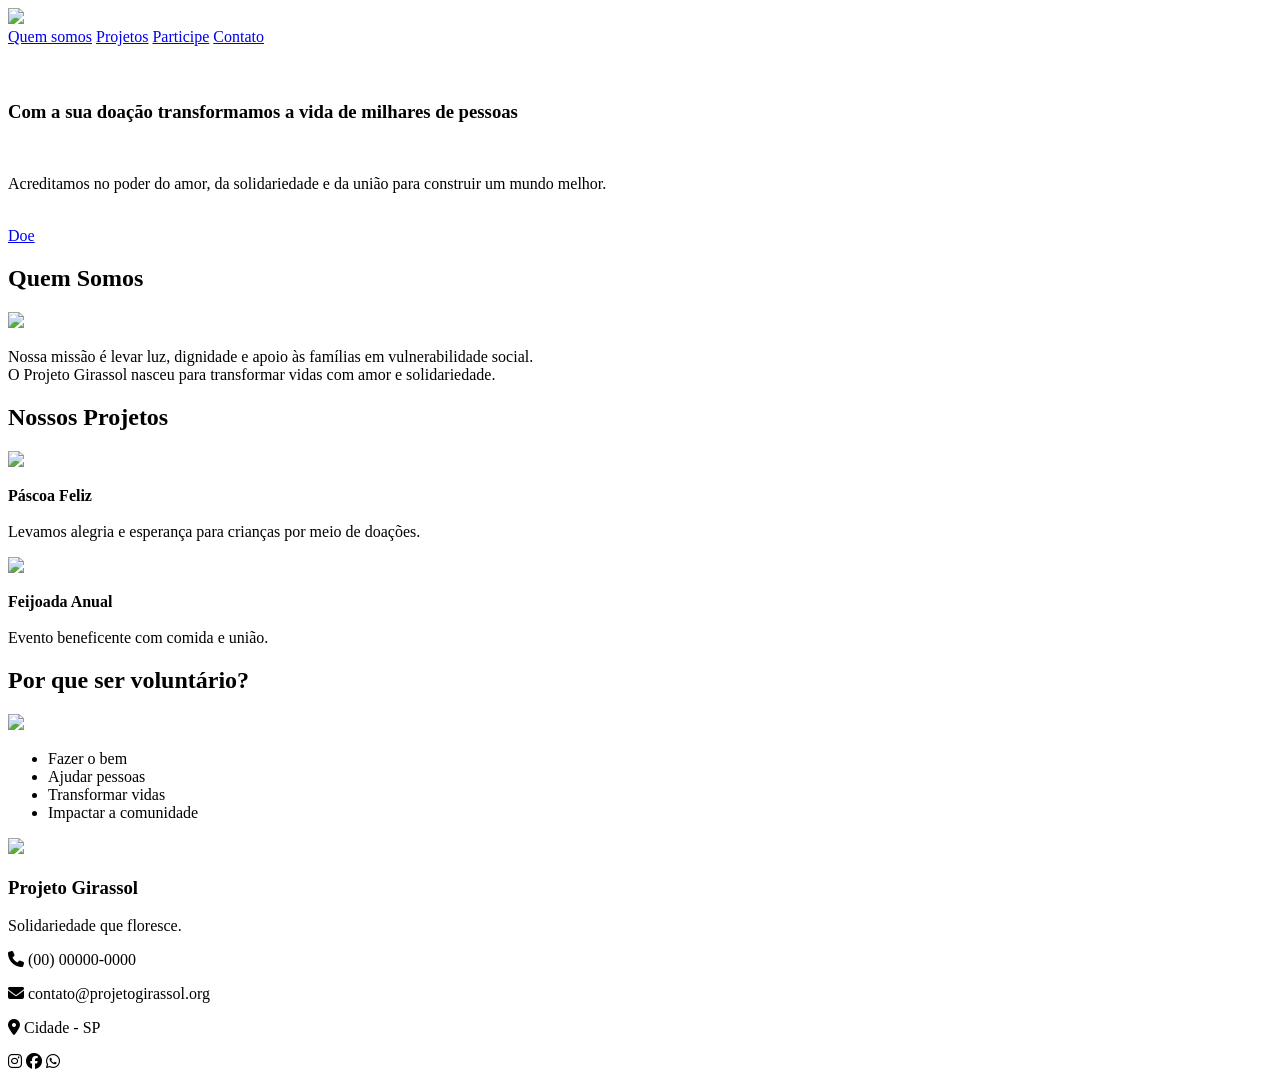
==== index.html @ e2de7578 "Create index.html for Projeto Girassol Initial HTML structure for Projeto Girassol website." ====
<!DOCTYPE html>
<html lang="pt-br">
<head>
    <meta charset="UTF-8">
    <meta name="viewport" content="width=device-width, initial-scale=1.0">

    <!-- FONTES -->
    <link href="https://fonts.googleapis.com/css2?family=Playfair+Display&family=Roboto&display=swap" rel="stylesheet">

    <!-- ÍCONES -->
    <link rel="stylesheet" href="https://cdnjs.cloudflare.com/ajax/libs/font-awesome/6.5.0/css/all.min.css">

    <!-- CSS -->
    <link rel="stylesheet" href="style.css">

    <title>Projeto Girassol</title>
</head>

<body>

<!-- HEADER -->
<header class="header">
    <div class="header-content">
        <img src="logo.png" class="logo">

        <nav class="navbar">
            <a href="#quemsomos">Quem somos</a>
            <a href="#projetos">Projetos</a>
            <a href="#participe">Participe</a>
            <a href="#contato">Contato</a>
        </nav>
    </div>
</header>

<!-- HOME -->
<section class="home-container">
    <div class="content">
        <br><br>
        <h3>Com a sua doação <span>transformamos</span> a vida de milhares de pessoas</h3>
        <br>
        <p>Acreditamos no poder do amor, da solidariedade e da união para construir um mundo melhor.</p>
        <br>
        <a href="#" class="btn2">Doe</a>
    </div>
</section>

<!-- QUEM SOMOS -->
<section id="quemsomos">
    <h1 class="title"><span>Quem</span> Somos</h1>

    <div class="row">
        <img src="https://veiling.com.br/wp-content/uploads/2026/03/girassol-mini-s-bright-69c4194ab2146.jpeg">

        <p>
            Nossa missão é levar luz, dignidade e apoio às famílias em vulnerabilidade social.<br>
            O Projeto Girassol nasceu para transformar vidas com amor e solidariedade.
        </p>
    </div>
</section>

<!-- PROJETOS -->
<section id="projetos">
    <h1 class="title2">Nossos Projetos</h1>

    <div class="cards">

        <div class="card">
            <img src="https://veiling.com.br/wp-content/uploads/2026/03/girassol-mini-s-bright-69c4194ab2146.jpeg">
            <p><strong>Páscoa Feliz</strong><br><br>
            Levamos alegria e esperança para crianças por meio de doações.</p>
        </div>

        <div class="card">
            <img src="https://veiling.com.br/wp-content/uploads/2026/03/girassol-mini-s-bright-69c4194ab2146.jpeg">
            <p><strong>Feijoada Anual</strong><br><br>
            Evento beneficente com comida e união.</p>
        </div>

    </div>
</section>

<!-- PARTICIPE -->
<section id="participe" class="participe">
    <h1 class="title">Por que ser <span>voluntário?</span></h1>

    <div class="row2">
        <img src="https://veiling.com.br/wp-content/uploads/2026/03/girassol-mini-s-bright-69c4194ab2146.jpeg">

        <div class="row3">
            <ul>
                <li>Fazer o bem</li>
                <li>Ajudar pessoas</li>
                <li>Transformar vidas</li>
                <li>Impactar a comunidade</li>
            </ul>
        </div>
    </div>
</section>

<!-- FOOTER IGUAL AO DA IMAGEM -->
<footer class="footer" id="contato">
    <div class="footer-content">

        <!-- LOGO -->
        <div class="footer-left">
            <img src="logo.png">
            <div>
                <h3>Projeto Girassol</h3>
                <p>Solidariedade que floresce.</p>
            </div>
        </div>

        <!-- CONTATO -->
        <div class="footer-center">
            <p><i class="fa-solid fa-phone"></i> (00) 00000-0000</p>
            <p><i class="fa-solid fa-envelope"></i> contato@projetogirassol.org</p>
            <p><i class="fa-solid fa-location-dot"></i> Cidade - SP</p>
        </div>

        <!-- REDES -->
        <div class="footer-right">
            <i class="fa-brands fa-instagram"></i>
            <i class="fa-brands fa-facebook"></i>
            <i class="fa-brands fa-whatsapp"></i>
        </div>

    </div>
</footer>

</body>
</html>
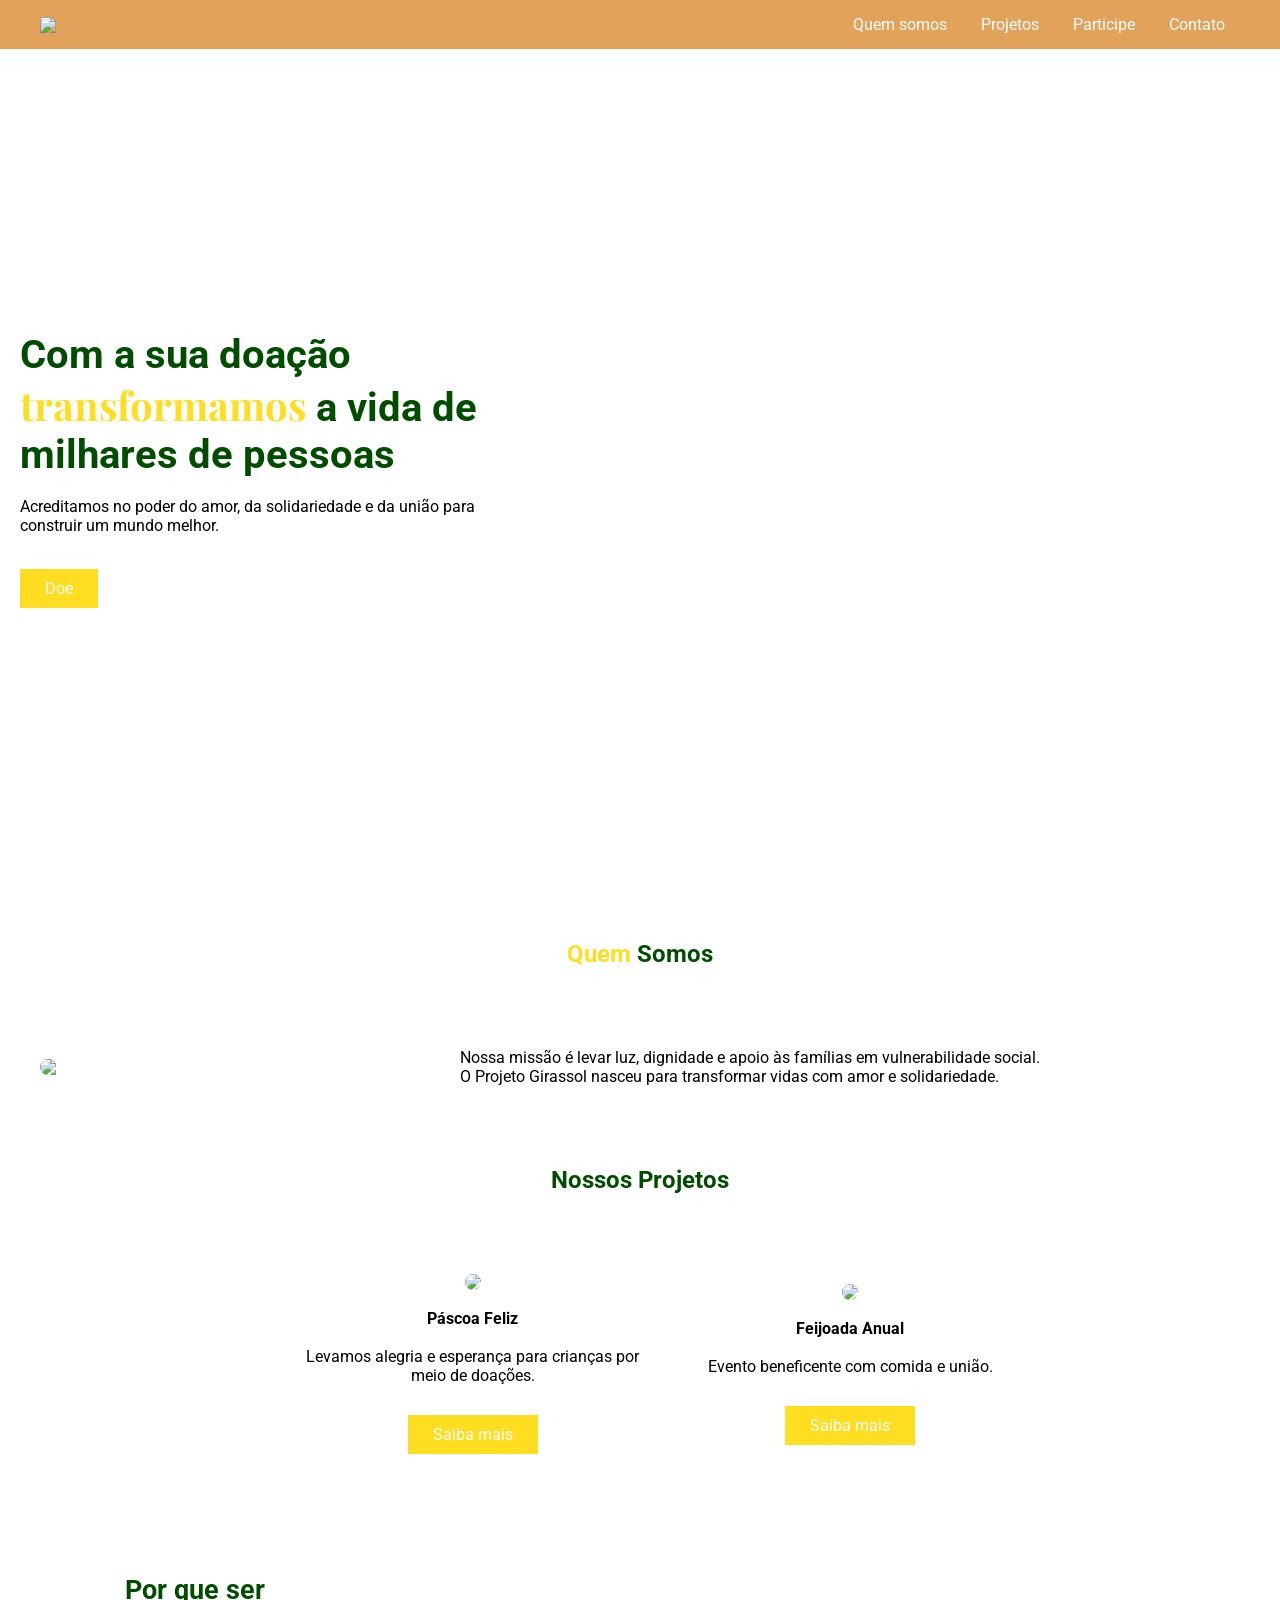
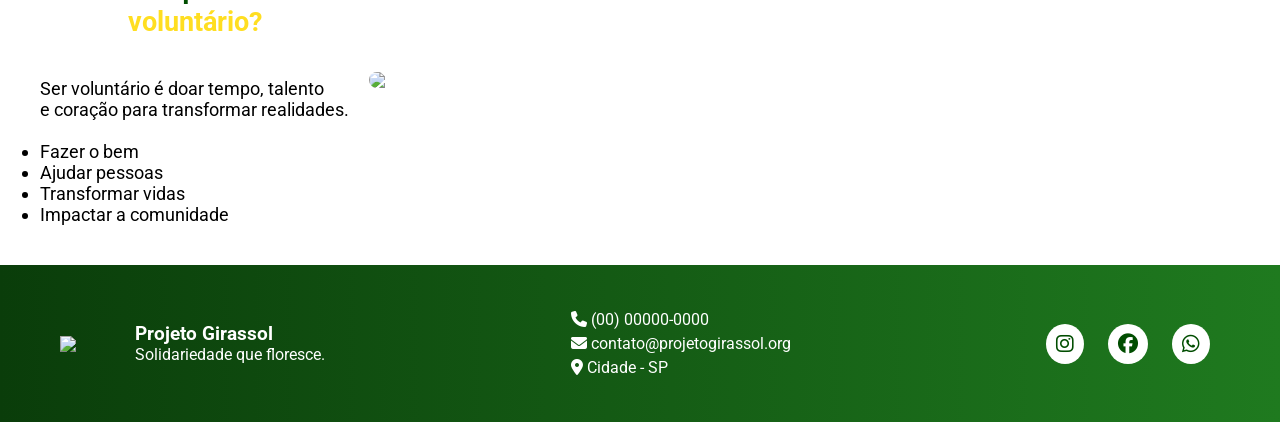
==== commit 7cda627e: "Update index.html with new content and structure" ====
--- a/index.html
+++ b/index.html
@@ -6,6 +6,10 @@
 
     <!-- FONTES -->
     <link href="https://fonts.googleapis.com/css2?family=Playfair+Display&family=Roboto&display=swap" rel="stylesheet">
+    <link rel="preconnect" href="https://fonts.googleapis.com">
+    <link rel="preconnect" href="https://fonts.googleapis.com">
+    <link rel="preconnect" href="https://fonts.gstatic.com" crossorigin>
+    <link href="https://fonts.googleapis.com/css2?family=Playwrite+NO:wght@100..400&display=swap" rel="stylesheet">
 
     <!-- ÍCONES -->
     <link rel="stylesheet" href="https://cdnjs.cloudflare.com/ajax/libs/font-awesome/6.5.0/css/all.min.css">
@@ -21,7 +25,7 @@
 <!-- HEADER -->
 <header class="header">
     <div class="header-content">
-        <img src="logo.png" class="logo">
+        <img src="logo.png" class="logo"> 
 
         <nav class="navbar">
             <a href="#quemsomos">Quem somos</a>
@@ -40,7 +44,7 @@
         <br>
         <p>Acreditamos no poder do amor, da solidariedade e da união para construir um mundo melhor.</p>
         <br>
-        <a href="#" class="btn2">Doe</a>
+        <a href="qrcode.html" class="btn2">Doe</a>
     </div>
 </section>
 
@@ -58,7 +62,7 @@
     </div>
 </section>
 
-<!-- PROJETOS -->
+<!--Projetos-->
 <section id="projetos">
     <h1 class="title2">Nossos Projetos</h1>
 
@@ -67,13 +71,17 @@
         <div class="card">
             <img src="https://veiling.com.br/wp-content/uploads/2026/03/girassol-mini-s-bright-69c4194ab2146.jpeg">
             <p><strong>Páscoa Feliz</strong><br><br>
-            Levamos alegria e esperança para crianças por meio de doações.</p>
+            Levamos alegria e esperança para crianças por meio de doações.
+            </p>
+            <a href="projetop.html" class="btn2">Saiba mais</a>
+            
         </div>
 
         <div class="card">
             <img src="https://veiling.com.br/wp-content/uploads/2026/03/girassol-mini-s-bright-69c4194ab2146.jpeg">
             <p><strong>Feijoada Anual</strong><br><br>
             Evento beneficente com comida e união.</p>
+              <a href="projetof.html" class="btn2">Saiba mais</a>
         </div>
 
     </div>
@@ -81,12 +89,20 @@
 
 <!-- PARTICIPE -->
 <section id="participe" class="participe">
-    <h1 class="title">Por que ser <span>voluntário?</span></h1>
+    <div class="row2">
+        
+        <div class="row3">
+            <h1 class="title">Por que ser
+               <br>
+               <span>voluntário?
+               </span>
+            </h1>
+            
+            <p>Ser voluntário é doar tempo, talento <br> e coração para
+               transformar realidades.
+            </p>
+            <br>
 
-    <div class="row2">
-        <img src="https://veiling.com.br/wp-content/uploads/2026/03/girassol-mini-s-bright-69c4194ab2146.jpeg">
-
-        <div class="row3">
             <ul>
                 <li>Fazer o bem</li>
                 <li>Ajudar pessoas</li>
@@ -94,10 +110,13 @@
                 <li>Impactar a comunidade</li>
             </ul>
         </div>
+        
+        <img src="https://veiling.com.br/wp-content/uploads/2026/03/girassol-mini-s-bright-69c4194ab2146.jpeg">
+
     </div>
 </section>
 
-<!-- FOOTER IGUAL AO DA IMAGEM -->
+
 <footer class="footer" id="contato">
     <div class="footer-content">
 
--- a/style.css
+++ b/style.css
@@ -0,0 +1,173 @@
+:root {
+    --main-color: #ffde21;
+    --green: #004D00;
+    --brown: #e2a25a;
+    --white: #ffffff;
+}
+
+/* RESET */
+* {
+    margin: 0;
+    padding: 0;
+    box-sizing: border-box;
+}
+
+body {
+    font-family: 'Roboto', sans-serif;
+}
+
+/* HEADER */
+.header {
+    position: fixed;
+    width: 100%;
+    background: var(--brown);
+    top: 0;
+    z-index: 100;
+}
+
+.header-content {
+    display: flex;
+    justify-content: space-between;
+    align-items: center;
+    padding: 15px 40px;
+}
+
+.logo {
+    width: 100px;
+}
+
+.navbar a {
+    color: white;
+    margin: 0 15px;
+    text-decoration: none;
+}
+
+/* HOME */
+.home-container {
+    height: 100vh;
+    background: url('fotoinicial.jpeg') center/cover no-repeat;
+    display: flex;
+    align-items: center;
+    padding: 50px;
+    padding-left: 20px;
+}
+
+.content h3 {
+    font-size: 40px;
+    color: var(--green);
+}
+
+.content {
+    max-width: 500px;
+}
+
+.content span {
+    color: var(--main-color);
+    font-family: "Playfair Display", serif;
+}
+
+.btn2 {
+    background: var(--main-color);
+    padding: 10px 25px;
+    color: white;
+    text-decoration: none;
+    display: inline-block;
+    margin-top: 15px;
+}
+
+/* SEÇÕES */
+.title, .title2 {
+    text-align: center;
+    padding: 40px;
+    color: var(--green);
+}
+
+.title span{
+    color: var(--main-color);
+}
+
+.row, .cards, .row2 {
+    display: flex;
+    gap: 20px;
+    padding: 40px;
+    align-items: center;
+}
+
+.row img, .row2 img {
+    width: 100%;
+    max-width: 400px;
+    border-radius: 10px;
+}
+
+.cards {
+    justify-content: center;
+}
+
+.card {
+    max-width: 400px;
+    text-align: center;
+}
+
+.card img {
+    width: 100%;
+    border-radius: 10px;
+}
+
+.card p {
+    padding: 15px;
+}
+
+/* PARTICIPE */
+.row3 {
+    font-size: 18px;
+}
+
+/* FOOTER IGUAL IMAGEM */
+.footer {
+    width: 100%;
+    background: linear-gradient(to right, #0a3d0a, #1f7a1f);
+    color: white;
+    padding: 40px 60px;
+    
+}
+
+.footer-content {
+    display: flex;
+    justify-content: space-between;
+    align-items: center;
+    flex-wrap: wrap;
+}
+
+/* logo + texto */
+.footer-left {
+    display: flex;
+    align-items: center;
+    gap: 15px;
+}
+
+.footer-left img {
+    width: 60px;
+}
+
+/* contato */
+.footer-center p {
+    margin: 5px 0;
+}
+
+/* redes */
+.footer-right i {
+    font-size: 20px;
+    margin: 0 10px;
+    background: white;
+    color: var(--green);
+    padding: 10px;
+    border-radius: 50%;
+}
+
+/* RESPONSIVO */
+@media (max-width: 768px) {
+    .row, .cards, .row2, .footer-content {
+        flex-direction: column;
+        text-align: center;
+    }
+}
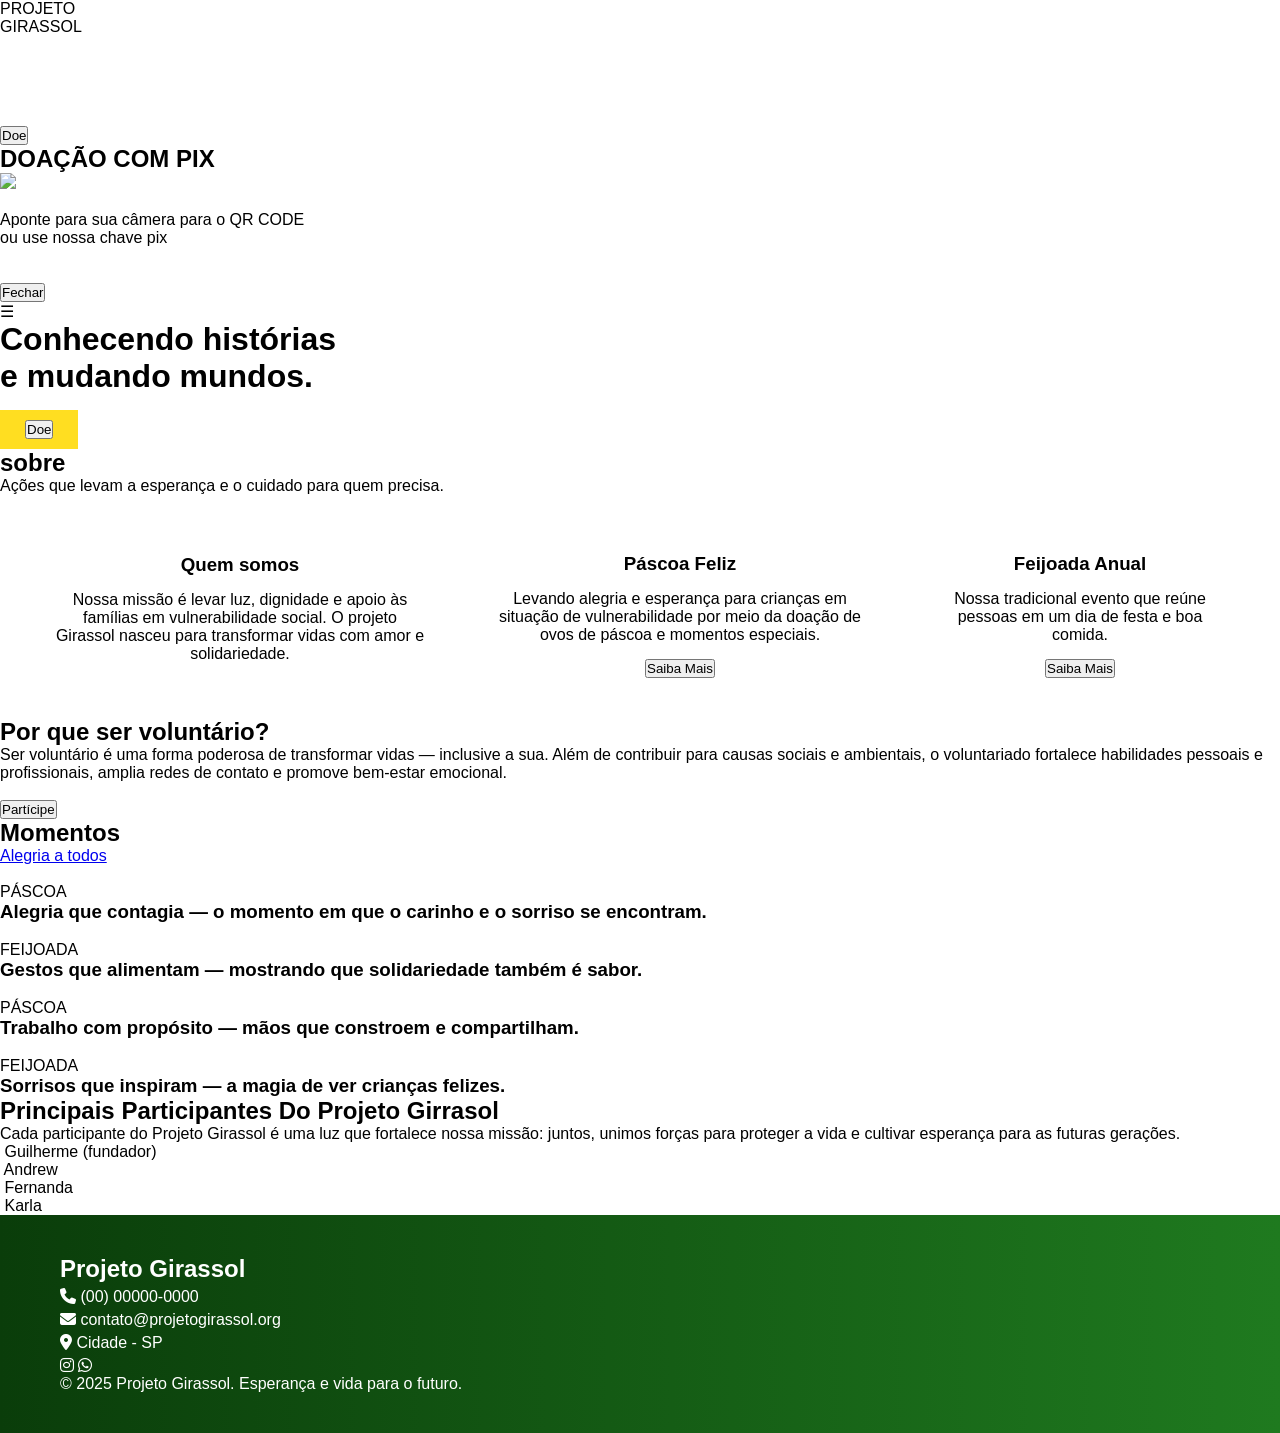
==== commit 4f2164a7: "index.html" ====
--- a/index.html
+++ b/index.html
@@ -1,135 +1,229 @@
 <!DOCTYPE html>
-<html lang="pt-br">
+<html lang="pt-BR">
 <head>
-    <meta charset="UTF-8">
-    <meta name="viewport" content="width=device-width, initial-scale=1.0">
-
-    <!-- FONTES -->
-    <link href="https://fonts.googleapis.com/css2?family=Playfair+Display&family=Roboto&display=swap" rel="stylesheet">
-    <link rel="preconnect" href="https://fonts.googleapis.com">
-    <link rel="preconnect" href="https://fonts.googleapis.com">
-    <link rel="preconnect" href="https://fonts.gstatic.com" crossorigin>
-    <link href="https://fonts.googleapis.com/css2?family=Playwrite+NO:wght@100..400&display=swap" rel="stylesheet">
-
-    <!-- ÍCONES -->
-    <link rel="stylesheet" href="https://cdnjs.cloudflare.com/ajax/libs/font-awesome/6.5.0/css/all.min.css">
-
-    <!-- CSS -->
-    <link rel="stylesheet" href="style.css">
-
-    <title>Projeto Girassol</title>
+  <meta charset="UTF-8" />
+  <meta name="viewport" content="width=device-width, initial-scale=1.0"/>
+  <title>ONG girassol</title>
+  
+  <link rel="stylesheet" href="https://cdnjs.cloudflare.com/ajax/libs/font-awesome/6.5.0/css/all.min.css">
+
+  <link rel="stylesheet" href="style.css">
 </head>
-
 <body>
 
-<!-- HEADER -->
-<header class="header">
-    <div class="header-content">
-        <img src="logo.png" class="logo"> 
-
-        <nav class="navbar">
-            <a href="#quemsomos">Quem somos</a>
-            <a href="#projetos">Projetos</a>
-            <a href="#participe">Participe</a>
-            <a href="#contato">Contato</a>
-        </nav>
-    </div>
-</header>
-
-<!-- HOME -->
-<section class="home-container">
-    <div class="content">
-        <br><br>
-        <h3>Com a sua doação <span>transformamos</span> a vida de milhares de pessoas</h3>
+  
+ 
+  <header class="hero">
+   <div>
+     
+          </div>
+    <nav class="navbar">
+      <div class="navbar1">
+        
+        <div class="logo">PROJETO GIRASSOL</div>
+      </div>
+
+      <ul class="menu">
+        <li><a href="#linksobre">Sobre</a></li>
+        <li><a href="#linkparticipe">Participe</a>
+        <li><a href="#linkmomentos">Momentos</a></li>
+        <li><a href="#linkfundadores">fundadores</a></li>
+        <li><a href="#linkcontatos">Contatos</a></li>
+      </ul>
+       
+        
+        
+       <div class="btn">
+        <button onclick="mostrarLogin()">Doe</button>
+       </div>
+  <div id="overlay" onclick="fecharLogin()"></div>
+
+  <div id="loginDiv">
+
+    <h2>DOAÇÃO COM PIX</h2>
+    <img src="https://images.unsplash.com/photo-1517849845537-4d257902454a?q=80&w=1200&auto=format&fit=crop"><br><br>
+    <p>Aponte para sua câmera para o QR CODE<br>ou use nossa chave pix</p><br><br>
+    
+    <div class="btn">
+      <button onclick="fecharLogin()">Fechar</button>
+    </div>
+   
+  </div>
+  
+     
+        
+      <div class="menu-mobile">
+        ☰
+      </div>
+    </nav>
+
+    <div class="hero-content">
+      <h1>
+        Conhecendo histórias<br>
+        e mudando mundos.<br>
+        
+      </h1>
+      
+      <div class="btn2">
+        <button onclick="mostrarLogin()">Doe</button>
+      </div>
+  
+    </div>
+      
+      
+  
+    </div>
+   
+  </header>
+
+  <section class="sobre" id="linksobre" >
+    
+  
+    <h2>sobre</h2>
+    <p class="subtitle">
+      Ações que levam a esperança e o cuidado para quem precisa.
+    </p>
+
+    <div class="cards">
+
+      <div class="card active">
+        <img src="./img/img8.jpeg" alt="">
+        <h3>Quem somos</h3>
+        <p>
+          Nossa missão é levar luz, dignidade e apoio às famílias em vulnerabilidade social. O projeto Girassol nasceu para transformar vidas com amor e solidariedade.
+        </p>
+      </div>
+
+      <div class="card">
+        <img src="./img/pascoafeliz.jpeg" alt="">
+        <h3>Páscoa Feliz</h3>
+        <p>
+          Levando alegria e esperança para crianças em situação de vulnerabilidade por meio da doação de ovos de páscoa e momentos especiais.
+        </p>
+        <a href="pascoa.html">
+          <button class="btn small">Saiba Mais</button>
+        </a>
+      </div>
+
+      <div class="card">
+        <img src="./img/feijoadaanual.jpeg" alt="">
+        <h3>Feijoada Anual</h3>
+        <p>
+          Nossa tradicional evento que reúne pessoas em um dia de festa e boa comida.
+        </p>
+        <a href="feijoada.html">
+          <button class="btn small">Saiba Mais</button>
+        </a>
+      </div>
+
+    </div>
+   
+
+  <section class="about" id="linkparticipe">
+
+    <div class="about-image">
+  </div>
+
+    <div class="about-content">
+      <h2>
+        Por que ser voluntário?
+      </h2>
+
+      <p>Ser voluntário é uma forma poderosa de transformar vidas — inclusive a sua. Além de contribuir para causas sociais e ambientais, o voluntariado fortalece habilidades pessoais e profissionais, amplia redes de contato e promove bem-estar emocional. </p>
         <br>
-        <p>Acreditamos no poder do amor, da solidariedade e da união para construir um mundo melhor.</p>
-        <br>
-        <a href="qrcode.html" class="btn2">Doe</a>
-    </div>
-</section>
-
-<!-- QUEM SOMOS -->
-<section id="quemsomos">
-    <h1 class="title"><span>Quem</span> Somos</h1>
-
-    <div class="row">
-        <img src="https://veiling.com.br/wp-content/uploads/2026/03/girassol-mini-s-bright-69c4194ab2146.jpeg">
-
-        <p>
-            Nossa missão é levar luz, dignidade e apoio às famílias em vulnerabilidade social.<br>
-            O Projeto Girassol nasceu para transformar vidas com amor e solidariedade.
-        </p>
-    </div>
-</section>
-
-<!--Projetos-->
-<section id="projetos">
-    <h1 class="title2">Nossos Projetos</h1>
-
-    <div class="cards">
-
-        <div class="card">
-            <img src="https://veiling.com.br/wp-content/uploads/2026/03/girassol-mini-s-bright-69c4194ab2146.jpeg">
-            <p><strong>Páscoa Feliz</strong><br><br>
-            Levamos alegria e esperança para crianças por meio de doações.
-            </p>
-            <a href="projetop.html" class="btn2">Saiba mais</a>
-            
-        </div>
-
-        <div class="card">
-            <img src="https://veiling.com.br/wp-content/uploads/2026/03/girassol-mini-s-bright-69c4194ab2146.jpeg">
-            <p><strong>Feijoada Anual</strong><br><br>
-            Evento beneficente com comida e união.</p>
-              <a href="projetof.html" class="btn2">Saiba mais</a>
-        </div>
-
-    </div>
-</section>
-
-<!-- PARTICIPE -->
-<section id="participe" class="participe">
-    <div class="row2">
-        
-        <div class="row3">
-            <h1 class="title">Por que ser
-               <br>
-               <span>voluntário?
-               </span>
-            </h1>
-            
-            <p>Ser voluntário é doar tempo, talento <br> e coração para
-               transformar realidades.
-            </p>
-            <br>
-
-            <ul>
-                <li>Fazer o bem</li>
-                <li>Ajudar pessoas</li>
-                <li>Transformar vidas</li>
-                <li>Impactar a comunidade</li>
-            </ul>
-        </div>
-        
-        <img src="https://veiling.com.br/wp-content/uploads/2026/03/girassol-mini-s-bright-69c4194ab2146.jpeg">
-
-    </div>
-</section>
-
-
-<footer class="footer" id="contato">
-    <div class="footer-content">
-
-        <!-- LOGO -->
-        <div class="footer-left">
-            <img src="logo.png">
-            <div>
-                <h3>Projeto Girassol</h3>
-                <p>Solidariedade que floresce.</p>
-            </div>
-        </div>
-
-        <!-- CONTATO -->
+      
+      <button class="btn">Partícipe</button>
+    </div>
+  
+  
+  </section>
+
+  <section class="news" id="linkmomentos">
+
+    <div class="news-header">
+      <h2>Momentos</h2>
+      <a href="#">Alegria a todos</a>
+    </div>
+
+    <div class="news-grid">
+
+      <article class="news-item">
+        <img src="./img/img5.png" alt="">
+        <div class="newss">
+          <span>PÁSCOA</span>
+          <h3>Alegria que contagia — o momento em que o carinho e o sorriso se encontram.</h3>
+        </div>
+      </article>
+
+      <article class="news-item">
+        <img src="./img/img4.png" alt="">
+        <div class="newss">
+          <span>FEIJOADA</span>
+          <h3>Gestos que alimentam — mostrando que solidariedade também é sabor.</h3>
+        </div>
+      </article>
+
+      <article class="news-item">
+        <img src="./img/img9.png" alt="">
+        <div class="newss">
+          <span>PÁSCOA</span>
+          <h3>Trabalho com propósito — mãos que constroem e compartilham.</h3>
+        </div>
+      </article>
+
+      <article class="news-item">
+        <img src="./img/img7.png" alt="">
+        <div class="newss">
+          <span>FEIJOADA</span>
+          <h3>Sorrisos que inspiram — a magia de ver crianças felizes.</h3>
+        </div>
+      </article>
+
+    </div>
+
+  </section>
+
+  
+  <section class="categories" id="linkfundadores">
+    
+
+    <h2>Principais Participantes Do Projeto Girrasol</h2>
+
+    <p>
+     Cada participante do Projeto Girassol é uma luz que fortalece nossa missão: juntos, unimos forças para proteger a vida e cultivar esperança para as futuras gerações.
+    </p>
+
+    <div class="category-grid">
+
+      <div class="category">
+        <img src="./img/guilherme.jpeg" alt="">
+        <span>Guilherme (fundador)</span>
+      </div>
+
+      <div class="category">
+        <img src="./img/andrew.jpeg" alt="">
+        <span>Andrew</span>
+      </div>
+
+      <div class="category">
+        <img src="./img/fernanda.jpeg" alt="">
+        <span>Fernanda</span>
+      </div>
+
+      <div class="category">
+        <img src="./img/img11.jpeg" alt="">
+        <span>Karla</span>
+      </div>
+
+    </div>
+  </section>
+
+  <footer class="footer" id="linkcontatos">
+
+    <div class="newsletter">
+      <h2>Projeto Girassol</h2>
+      
+              <!-- CONTATO -->
         <div class="footer-center">
             <p><i class="fa-solid fa-phone"></i> (00) 00000-0000</p>
             <p><i class="fa-solid fa-envelope"></i> contato@projetogirassol.org</p>
@@ -137,14 +231,79 @@
         </div>
 
         <!-- REDES -->
-        <div class="footer-right">
+        <div class="footerl">
             <i class="fa-brands fa-instagram"></i>
-            <i class="fa-brands fa-facebook"></i>
             <i class="fa-brands fa-whatsapp"></i>
         </div>
 
-    </div>
-</footer>
-
+
+    <div class="footer-bottom">
+      <p>© 2025 Projeto Girassol. Esperança e vida para o futuro.</p>
+    </div>
+
+  </footer>
+
+<script>
+
+
+  const mobileButton = document.querySelector('.menu-mobile');
+  const menu = document.querySelector('.menu');
+
+  mobileButton.addEventListener('click', () => {
+    menu.classList.toggle('active');
+  });
+
+
+
+  const cards = document.querySelectorAll(
+    '.card, .news-item, .category, .about-content'
+  );
+
+  const observer = new IntersectionObserver((entries) => {
+
+    entries.forEach((entry) => {
+
+      if(entry.isIntersecting){
+        entry.target.classList.add('show');
+      }
+
+    });
+
+  }, {
+    threshold: 0.2
+  });
+
+  cards.forEach((card) => {
+    observer.observe(card);
+  });
+
+
+  const buttons = document.querySelectorAll('.btn');
+
+  buttons.forEach((button) => {
+
+    button.addEventListener('mouseenter', () => {
+      button.style.transform = 'scale(1.05)';
+    });
+
+    button.addEventListener('mouseleave', () => {
+      button.style.transform = 'scale(1)';
+    });
+
+  });
+    
+    
+    function mostrarLogin() {
+      document.getElementById("loginDiv").style.display = "flex"; /* block */
+      document.getElementById("overlay").style.display = "flex";
+    }
+
+    function fecharLogin() {
+      document.getElementById("loginDiv").style.display = "none";
+      document.getElementById("overlay").style.display = "none";
+    }
+  
+
+</script>
 </body>
 </html>
--- a/style.css
+++ b/style.css
@@ -1,7 +1,7 @@
 :root {
     --main-color: #ffde21;
     --green: #004D00;
-    --brown: #e2a25a;
+    --brown: #654321;
     --white: #ffffff;
 }
 
@@ -33,7 +33,7 @@
 }
 
 .logo {
-    width: 100px;
+    width: 60px;
 }
 
 .navbar a {
@@ -63,7 +63,7 @@
 
 .content span {
     color: var(--main-color);
-    font-family: "Playfair Display", serif;
+    font-family: "Playwrite NO", cursive;
 }
 
 .btn2 {
@@ -84,11 +84,12 @@
 
 .title span{
     color: var(--main-color);
+    font-family: "Playwrite NO", cursive;
 }
 
 .row, .cards, .row2 {
     display: flex;
-    gap: 20px;
+    gap: 40px;
     padding: 40px;
     align-items: center;
 }
@@ -120,6 +121,18 @@
 /* PARTICIPE */
 .row3 {
     font-size: 18px;
+    align-items: center;
+    margin: 40px;
+}
+
+.row3 .title {
+    text-align: left;
+    align-items: center;
+}
+
+.row3 .title .span {
+    color: var(--main-color);
+    font-family: "Playwrite NO", cursive;
 }
 
 /* FOOTER IGUAL IMAGEM */
@@ -163,6 +176,72 @@
     padding: 10px;
     border-radius: 50%;
 }
+
+/* pagina do qrcode */
+
+.qr {
+    background: url(./flores.png) right center/cover no-repeat;
+    background-size: 27rem;
+    height: 100vh;
+    display: flex;
+    align-items: center;
+    justify-content: center;
+    padding: 50px;
+    padding-left: 20px;
+}
+
+.qr .row {
+    display: flex;
+    justify-content: space-around;
+    width: 200rem;
+    height: 80vh;
+}
+
+.qr .row img {
+    width: 100%;
+    max-width: 33rem;
+}
+
+.qr .title {
+    color: #000;
+    font-size: 20px;
+}
+
+.qr .title span {
+    font-size: 40px;
+    color: #000;
+    font-family: "Playwrite NO", cursive;
+}
+
+/* PAGINA PROJETO P */
+.home-container1{
+    margin: 75px;
+}
+
+.home-container1 h3 {
+    font-size: 50px;
+    color: var(--brown);
+}
+
+.home-container1 h3 span {
+    color: var(--main-color);
+    font-family: "Playwrite NO", cursive;
+    font-size: 50px;
+}
+
+.home-container1 p {
+    color: #000;
+}
+
+.title2 span {
+    font-size: 30px;
+    color: var(--green);
+}
+
+.title2 {
+    color: #000;
+}
+
 
 /* RESPONSIVO */
 @media (max-width: 768px) {
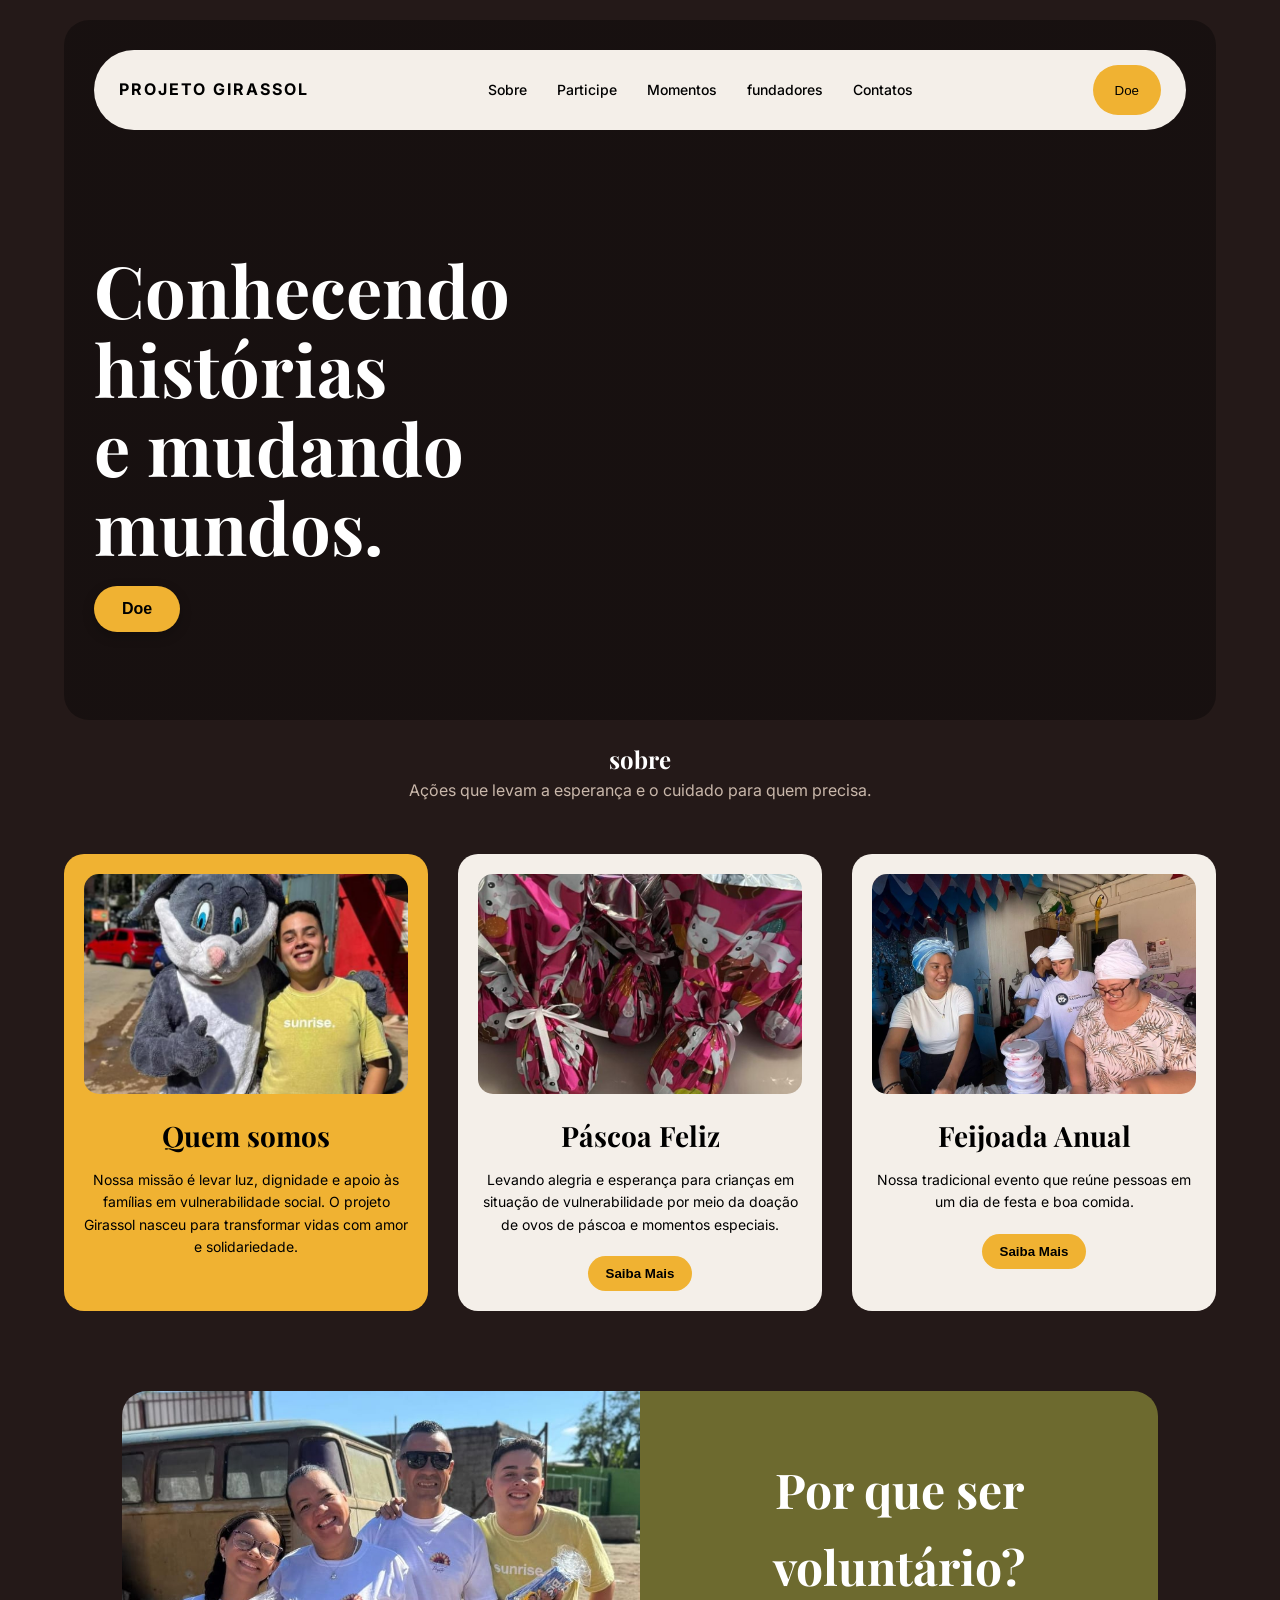
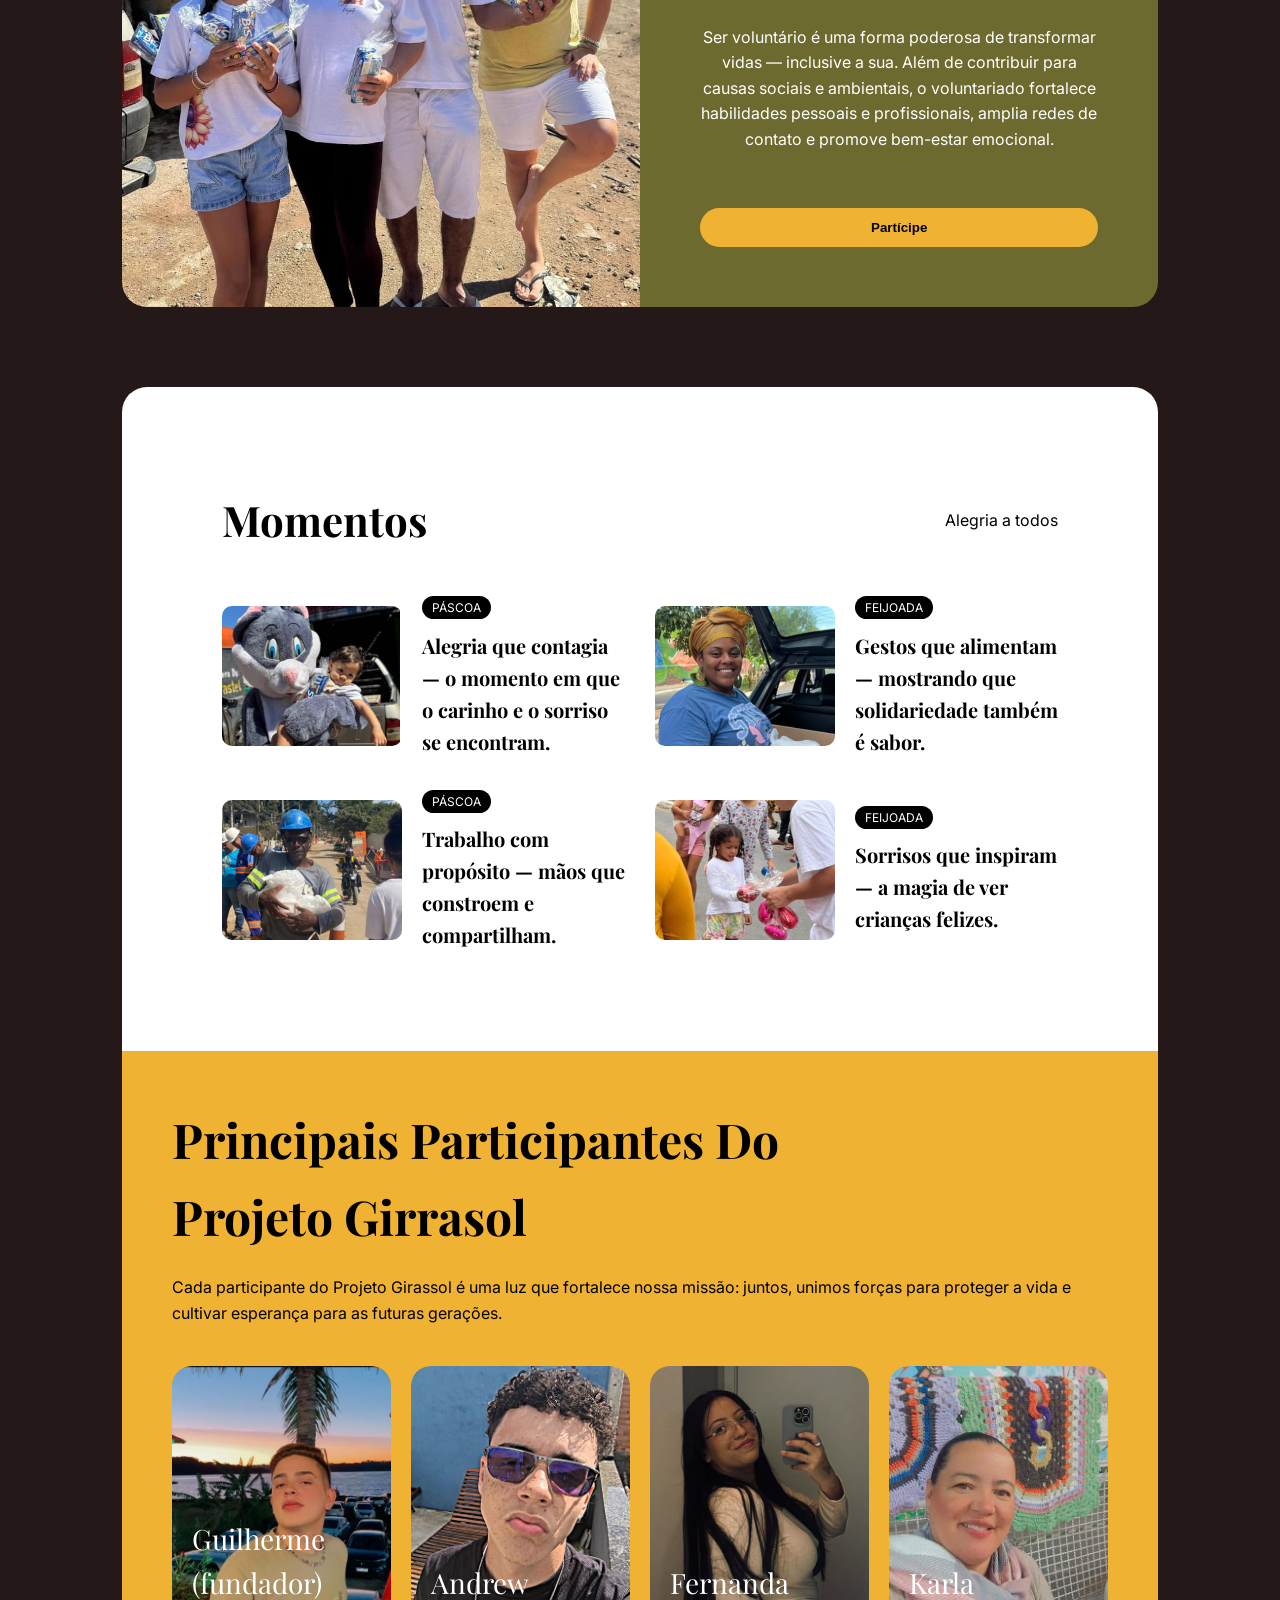
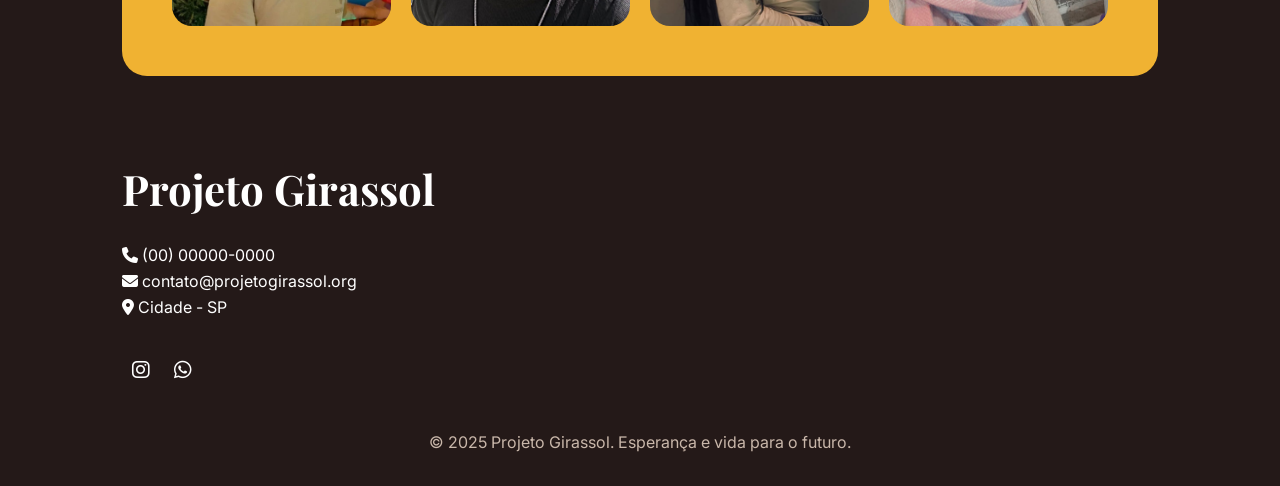
==== commit 2a7cdce7: "Change button to link for participati" ====
--- a/index.html
+++ b/index.html
@@ -132,10 +132,12 @@
       <p>Ser voluntário é uma forma poderosa de transformar vidas — inclusive a sua. Além de contribuir para causas sociais e ambientais, o voluntariado fortalece habilidades pessoais e profissionais, amplia redes de contato e promove bem-estar emocional. </p>
         <br>
       
-      <button class="btn">Partícipe</button>
-    </div>
-  
-  
+      <a href="https://wa.me/5511963599793" target="_blank">
+        <button class="btn">Partícipe</button>
+      </a>
+    </div>
+  
+    
   </section>
 
   <section class="news" id="linkmomentos">
--- a/style.css
+++ b/style.css
@@ -1,252 +1,792 @@
-:root {
-    --main-color: #ffde21;
-    --green: #004D00;
-    --brown: #654321;
-    --white: #ffffff;
-}
-
-/* RESET */
-* {
-    margin: 0;
-    padding: 0;
-    box-sizing: border-box;
-}
-
-body {
-    font-family: 'Roboto', sans-serif;
-}
-
-/* HEADER */
-.header {
-    position: fixed;
-    width: 100%;
-    background: var(--brown);
-    top: 0;
-    z-index: 100;
-}
-
-.header-content {
-    display: flex;
-    justify-content: space-between;
-    align-items: center;
-    padding: 15px 40px;
-}
-
-.logo {
-    width: 60px;
-}
-
-.navbar a {
-    color: white;
-    margin: 0 15px;
-    text-decoration: none;
-}
-
-/* HOME */
-.home-container {
-    height: 100vh;
-    background: url('fotoinicial.jpeg') center/cover no-repeat;
+@import url('https://fonts.googleapis.com/css2?family=Playfair+Display:wght@400;700&family=Inter:wght@300;400;500;600&display=swap');
+
+*{
+  margin:0;
+  padding:0;
+  box-sizing:border-box;
+}
+
+body{
+  background:#241918;
+  color:#fff;
+  font-family:'Inter', sans-serif;
+  line-height:1.6;
+}
+
+img{
+  width:100%;
+  display:block;
+}
+
+section{
+  width:90%;
+  max-width:1200px;
+  margin:auto;
+}
+
+h1,h2,h3{
+  font-family:'Playfair Display', serif;
+}
+
+.hero{
+  width:90%;
+  max-width:1200px;
+  margin:20px auto;
+  border-radius:25px;
+  overflow:hidden;
+  background:
+    linear-gradient(rgba(0,0,0,.35), rgba(0,0,0,.35)),
+    url('https://s2-globorural.glbimg.com/RAkhfy25JVjAr20S5KM4969Na2g=/0x0:1500x968/888x0/smart/filters:strip_icc()/i.s3.glbimg.com/v1/AUTH_afe5c125c3bb42f0b5ae633b58923923/internal_photos/bs/2023/y/H/os6P9WQBCsNhZUBEN40w/campo-de-girassol-2-.png')
+    center/cover no-repeat;
+
+  min-height:700px;
+  position:relative;
+  padding:30px;
+}
+
+.navbar{
+  background:#f4efe9;
+  border-radius:50px;
+  padding:15px 25px;
+  display:flex;
+  align-items:center;
+  justify-content:space-between;
+  gap:20px;
+}
+
+
+
+.logo{
+  color:#000;
+  font-weight:700;
+  letter-spacing:2px;
+}
+
+.logo a{
+  color:#000;
+  text-decoration: none;
+}
+
+.menu{
+  display:flex;
+  gap:30px;
+  list-style:none;
+}
+
+.menu a{
+  text-decoration:none;
+  color:#000;
+  font-size:14px;
+  font-weight:500;
+}
+
+.menu a:hover{
+  color: #525252;
+}
+
+.btn {
+  background: #f0b232;
+  border: none;
+  padding:12px 22px;
+  border-radius:30px;
+  font-weight:600;
+  cursor:pointer;
+  transition:.3s;
+}
+
+
+.btn:hover{
+  opacity:.85;
+}
+
+
+#loginDiv {
+  display: none;
+  flex-direction: column;
+  align-items: center;
+  position: fixed;
+
+  top: 50%; /* 90% */
+  left: 50%; 
+  transform: translate(-50%, -50%);
+
+  max-height: 90%;
+  width: 400px;
+  max-width: 90%;
+
+  background: #ffffff;
+  color: #333;
+
+  padding: 30px;
+
+  border-radius: 18px;
+
+  box-shadow: 0 15px 35px rgba(0, 0, 0, 0.25);
+
+  z-index: 1000;
+  text-align: center;
+
+  font-family: Arial, Helvetica, sans-serif;
+
+  animation: aparecer 0.3s ease;
+}
+
+#loginDiv img{
+  max-width: 50%;
+}
+
+@keyframes aparecer {
+  from {
+    opacity: 0;
+    transform: translate(-50%, -60%);
+  }
+  to {
+    opacity: 1;
+    transform: translate(-50%, -50%);
+  }
+}
+
+
+#overlay {
+  display: none;
+  position: fixed;
+  top: 0; left: 0;
+  width: 100%; height: 100%;
+  background: rgba(0,0,0,0.5);
+  z-index: 999;
+}
+
+button {
+  outline: none;       
+  border: none; 
+  background:#f0b232;
+}
+
+.hero-content{
+  max-width:500px;
+  margin-top:120px;
+}
+
+.hero-content h1{
+  font-size:72px;
+  line-height:1.1;
+  margin-bottom:20px;
+}
+
+.hero-content p{
+  margin-bottom:25px;
+  color:#e4e4e4;
+}
+
+.menu-mobile{
+  display:none;
+  color:#000;
+  font-size:28px;
+  cursor:pointer;
+}
+
+/* PROJECTS */
+
+.projects{
+  padding:80px 0;
+  text-align:center;
+}
+
+.projects h2{
+  font-size:48px;
+  margin-bottom:10px;
+}
+.sobre{
+  text-align: center;
+}
+
+.subtitle{
+  color:#c9b7aa;
+  max-width:700px;
+  margin:0 auto 50px;
+}
+
+.cards{
+  display:grid;
+  grid-template-columns:repeat(3,1fr);
+  gap:30px;
+}
+
+.card{
+  background:#f4efe9;
+  color:#000;
+  border-radius:20px;
+  padding:20px;
+}
+
+.card.active{
+  background:#f0b232;
+}
+
+.card img{
+  height:220px;
+  object-fit:cover;
+  border-radius:15px;
+  margin-bottom:20px;
+}
+
+.card h3{
+  font-size:28px;
+  margin-bottom:10px;
+}
+
+.card p{
+  font-size:14px;
+  margin-bottom:20px;
+}
+
+.card span{
+  display:block;
+  margin-bottom:15px;
+  font-weight:600;
+}
+
+
+.bar{
+  width:70%;
+  height:100%;
+  background:#000;
+}
+
+.small{
+  padding:10px 18px;
+}
+
+/* ABOUT */
+
+.about{
+  width:90%;
+  max-width:1200px;
+  margin:80px auto;
+  display:grid;
+  grid-template-columns:1fr 1fr;
+  overflow:hidden;
+  border-radius:25px;
+}
+
+.about-image{
+  min-height:450px;
+  background:url('./img/img6.jpeg')
+  center/cover no-repeat;
+}
+
+.about-content{
+  background:#6d6a2f;
+  padding:60px;
+  display:flex;
+  flex-direction:column;
+  justify-content:center;
+}
+
+/* botão participe */
+
+.about-content a{
+  display: flex;
+  flex-direction: column;
+  width: 100%;
+  text-decoration: none;
+}
+
+.about-content h2{
+  font-size:48px;
+  margin-bottom:20px;
+}
+
+.about-content p{
+  margin-bottom:30px;
+}
+
+.news{
+  background:#fff;
+  color:#000;
+  padding: 100px;
+  border-bottom: none;           
+  border-top-left-radius: 25px;  
+  border-top-right-radius: 25px; 
+}
+
+.news-header{
+  display:flex;
+  justify-content:space-between;
+  align-items:center;
+  margin-bottom:40px;
+}
+
+.news-header h2{
+  font-size:42px;
+}
+
+.news-header a{
+  color:#000;
+  text-decoration:none;
+}
+
+.news-grid{
+  display:grid;
+  grid-template-columns:repeat(2,1fr);
+  gap:30px;
+}
+
+.news-item{
+  display:flex;
+  gap:20px;
+  align-items:center;
+}
+
+.news-item img{
+  width:180px;
+  height:140px;
+  object-fit:cover;
+  border-radius:10px;
+}
+
+.news-item span{
+  background:#000;
+  color:#fff;
+  padding:4px 10px;
+  font-size:12px;
+  border-radius:20px;
+  
+}
+
+.newss{
+  text-align: left;
+}
+
+.news-item h3{
+  margin-top:10px;
+  font-size:20px; /* original 28px*/
+}
+
+/* CATEGORY */
+
+.categories {
+  background: #f0b232;
+  color: #000;
+  padding: 50px;
+  border-top: none;       
+  border-bottom-left-radius: 25px;
+  border-bottom-right-radius: 25px;
+}
+
+
+.categories h2{
+  font-size:48px;
+  max-width:700px;
+  text-align: left;
+}
+
+.categories p{
+  margin:20px 0 40px;
+  text-align: left;
+}
+
+.category-grid{
+  display:grid;
+  grid-template-columns:repeat(4,1fr);
+  gap:20px;
+}
+
+.category{
+  position:relative;
+  overflow:hidden;
+  border-radius:20px;
+}
+
+.category img{
+  height:260px;
+  object-fit:cover;
+}
+
+.category span{
+  position:absolute;
+  bottom:20px;
+  
+  color:#fff;
+  font-size:28px;
+  font-family:'Playfair Display', serif;
+  text-align: left;
+  left:20px;
+}
+
+
+.footer{
+  width:90%;
+  max-width:1200px;
+  margin:80px auto 30px;
+  text-align: left;
+}
+
+.newsletter h2{
+  font-size:42px;
+  margin-bottom:20px;
+}
+
+
+.footer-bottom{
+  margin-top:40px;
+  display: flex;
+  align-items: center;
+  flex-direction: column;
+  color:#c9b7aa;
+}
+
+.footerl i {
+    font-size: 20px;
+    background: var(--brow);
+    color: var(--green);
+    padding: 10px;
+    margin-top: 30px;
+    
+}
+
+/*pascoa*/
+
+.hero2{
+  width:90%;
+  max-width:1200px;
+  margin:20px auto;
+  border-radius:25px;
+  overflow:hidden;
+  background:
+    linear-gradient(rgba(0,0,0,.35), rgba(0,0,0,.35)),
+    url('https://images.unsplash.com/photo-1680703216910-76c6331b235f?q=80&w=870&auto=format&fit=crop&ixlib=rb-4.1.0&ixid=M3wxMjA3fDB8MHxwaG90by1wYWdlfHx8fGVufDB8fHx8fA%3D%3D')
+    center/cover no-repeat;
+
+  min-height:700px;
+  position:relative;
+  padding:30px;
+}
+
+/* feijoada */
+
+.hero3{
+  width:90%;
+  max-width:1200px;
+  margin:20px auto;
+  border-radius:25px;
+  overflow:hidden;
+  background:
+    linear-gradient(rgba(0,0,0,.35), rgba(0,0,0,.35)),
+    url('https://images.pexels.com/photos/34195320/pexels-photo-34195320.jpeg')
+    center/cover no-repeat;
+
+  min-height:700px;
+  position:relative;
+  padding:30px;
+}
+
+@media(max-width:992px){
+
+  .cards,
+  .category-grid,
+  .news-grid,
+  .about{
+    grid-template-columns:1fr;
+  }
+
+  .hero-content h1{
+    font-size:54px;
+  }
+
+  .about-content{
+    padding:40px;
+  }
+
+  .categories h2,
+  .projects h2,
+  .news-header h2,
+  .about-content h2{
+    font-size:38px;
+  }
+}
+
+@media(max-width:768px){
+
+  .menu{
+    display:none;
+  }
+
+  .menu-mobile{
+    display:block;
+  }
+
+  .navbar{
+    padding:15px 20px;
+  }
+
+  .hero{
+    min-height:600px;
+    padding:20px;
+  }
+
+  .hero-content{
+    margin-top:80px;
+  }
+
+  .hero-content h1{
+    font-size:42px;
+  }
+
+  .hero-content p{
+    font-size:14px;
+  }
+
+  .news{
+    padding:30px 20px;
+  }
+
+  .news-item{
+    flex-direction:column;
+    align-items:flex-start;
+  }
+
+  .news-item img{
+    width:100%;
+    height:220px;
+  }
+
+  .subscribe{
+    flex-direction:column;
+  }
+
+  .category img{
+    height:220px;
+  }
+}
+
+@media(max-width:480px){
+
+  .hero-content h1{
+    font-size:34px;
+  }
+
+  .projects h2,
+  .about-content h2,
+  .categories h2,
+  .news-header h2,
+  .newsletter h2{
+    font-size:30px;
+  }
+
+  .card h3,
+  .news-item h3{
+    font-size:24px;
+  }
+
+  .about-content{
+    padding:30px 20px;
+  }
+
+  .categories,
+  .news{
+    padding:30px 20px;
+  }
+}
+
+
+.menu.active{
+  display:flex;
+  flex-direction:column;
+  position:absolute;
+  top:90px;
+  left:20px;
+  right:20px;
+  background:#f4efe9;
+  padding:20px;
+  border-radius:20px;
+  z-index:1000;
+}
+
+.menu.active a{
+  color:#000;
+}
+
+
+.card,
+.news-item,
+.category,
+.about-content{
+  opacity:0;
+  transform:translateY(40px);
+  transition:all .8s ease;
+}
+
+.card.show,
+.news-item.show,
+.category.show,
+.about-content.show{
+  opacity:1;
+  transform:translateY(0);
+}
+
+
+.btn{
+  transition:all .3s ease;
+}
+
+.produto {
+  background-color: #f0b232;
+  border-radius: 25px;
+  padding: 50px 20px;
+  margin-top: 80px;
+}
+
+.produto-card {
+  padding: 50px 20px;
+  color: #000;
+  display: block; /* padrão em telas pequenas */
+}
+
+.produto-card img {
+  min-height: 450px;
+  border-radius: 15px;
+}
+
+/* Ajuste para telas grandes */
+@media (min-width: 1024px) {
+  .produto-card {
     display: flex;
     align-items: center;
-    padding: 50px;
-    padding-left: 20px;
-}
-
-.content h3 {
-    font-size: 40px;
-    color: var(--green);
-}
-
-.content {
+    justify-content: space-between;
+
+    max-width: 1200px;
+    margin: 0 auto;
+    padding: 20px;
+
+    gap: 30px;
+  }
+
+  .produto-card img {
+    width: 45%;
     max-width: 500px;
-}
-
-.content span {
-    color: var(--main-color);
-    font-family: "Playwrite NO", cursive;
-}
-
-.btn2 {
-    background: var(--main-color);
-    padding: 10px 25px;
-    color: white;
-    text-decoration: none;
-    display: inline-block;
-    margin-top: 15px;
-}
-
-/* SEÇÕES */
-.title, .title2 {
+    height: auto;
+
+    border-radius: 12px;
+
+    transition: transform 0.3s ease;
+  }
+
+  .produto-card img:hover {
+    transform: scale(1.03);
+  }
+
+  .produto-card .conteudo {
+    flex: 1;
+    text-align: left;
+  }
+}
+
+.banner {
+  background-color: #fff;
+  margin-top: 80px;
+  padding: 50px 50px;
+  text-align: center;
+  color: #000;
+
+ border-radius: 25px;
+}
+
+
+.banner1 {
+  border-radius: 25px;
+  padding: 50px 20px;
+  text-align: center;
+}
+
+
+@media (min-width: 1024px) {
+  .banner {
+    width: 80%;
+  
+    padding: 80px 40px;
+  }
+
+  .banner1 {
+    width: 80%;
+
+    padding: 80px 40px;
+  }
+}
+
+/* Seção de Passos */
+.passos {
+    padding: 50px 20px;
     text-align: center;
-    padding: 40px;
-    color: var(--green);
-}
-
-.title span{
-    color: var(--main-color);
-    font-family: "Playwrite NO", cursive;
-}
-
-.row, .cards, .row2 {
+    margin-top: 40px;
+}
+
+.passos img{
+  border: 4px solid #fff;
+  border-radius: 15px;
+}
+
+/* Container dos steps */
+.steps {
     display: flex;
-    gap: 40px;
-    padding: 40px;
-    align-items: center;
-}
-
-.row img, .row2 img {
+    gap: 20px; /* espaço entre as divs */
+
+}
+
+/* Cada step */
+/* Celular: uma embaixo da outra */
+.steps {
+    display: flex;
+    flex-direction: column;
+    gap: 20px;
+}
+
+/* Computador: 3 lado a lado */
+@media (min-width: 1024px) {
+    .steps {
+        flex-direction: row;
+    }
+
+    .step1 {
+        flex: 1;
+    }
+}
+
+.step:hover {
+    transform: translateY(-5px);
+}
+
+/* Imagens dos steps */
+.step img {
     width: 100%;
-    max-width: 400px;
-    border-radius: 10px;
-}
-
-.cards {
-    justify-content: center;
-}
-
-.card {
-    max-width: 400px;
-    text-align: center;
-}
-
-.card img {
-    width: 100%;
-    border-radius: 10px;
-}
-
-.card p {
-    padding: 15px;
-}
-
-/* PARTICIPE */
-.row3 {
-    font-size: 18px;
-    align-items: center;
-    margin: 40px;
-}
-
-.row3 .title {
-    text-align: left;
-    align-items: center;
-}
-
-.row3 .title .span {
-    color: var(--main-color);
-    font-family: "Playwrite NO", cursive;
-}
-
-/* FOOTER IGUAL IMAGEM */
-.footer {
-    width: 100%;
-    background: linear-gradient(to right, #0a3d0a, #1f7a1f);
-    color: white;
-    padding: 40px 60px;
-    
-}
-
-.footer-content {
-    display: flex;
-    justify-content: space-between;
-    align-items: center;
-    flex-wrap: wrap;
-}
-
-/* logo + texto */
-.footer-left {
-    display: flex;
-    align-items: center;
-    gap: 15px;
-}
-
-.footer-left img {
-    width: 60px;
-}
-
-/* contato */
-.footer-center p {
-    margin: 5px 0;
-}
-
-/* redes */
-.footer-right i {
-    font-size: 20px;
-    margin: 0 10px;
-    background: white;
-    color: var(--green);
-    padding: 10px;
-    border-radius: 50%;
-}
-
-/* pagina do qrcode */
-
-.qr {
-    background: url(./flores.png) right center/cover no-repeat;
-    background-size: 27rem;
-    height: 100vh;
-    display: flex;
-    align-items: center;
-    justify-content: center;
-    padding: 50px;
-    padding-left: 20px;
-}
-
-.qr .row {
-    display: flex;
-    justify-content: space-around;
-    width: 200rem;
-    height: 80vh;
-}
-
-.qr .row img {
-    width: 100%;
-    max-width: 33rem;
-}
-
-.qr .title {
-    color: #000;
-    font-size: 20px;
-}
-
-.qr .title span {
-    font-size: 40px;
-    color: #000;
-    font-family: "Playwrite NO", cursive;
-}
-
-/* PAGINA PROJETO P */
-.home-container1{
-    margin: 75px;
-}
-
-.home-container1 h3 {
-    font-size: 50px;
-    color: var(--brown);
-}
-
-.home-container1 h3 span {
-    color: var(--main-color);
-    font-family: "Playwrite NO", cursive;
-    font-size: 50px;
-}
-
-.home-container1 p {
-    color: #000;
-}
-
-.title2 span {
-    font-size: 30px;
-    color: var(--green);
-}
-
-.title2 {
-    color: #000;
-}
-
-
-/* RESPONSIVO */
-@media (max-width: 768px) {
-    .row, .cards, .row2, .footer-content {
-        flex-direction: column;
-        text-align: center;
-    }
-}
+}
+
+/* Títulos e textos */
+.step h3 {
+    font-size: 1.4em;
+    color: #b22222;
+    margin-bottom: 15px;
+}
+
+.step p {
+    font-size: 1em;
+    color: #333;
+}
+
+.btn2 button {
+  background: #f0b232;
+  color: #000;
+  font-weight: 600;
+  padding: 14px 28px;
+  border-radius: 30px;
+  border: none;
+  cursor: pointer;
+  transition: all 0.3s ease;
+  font-size: 16px;
+  box-shadow: 0 4px 12px rgba(0,0,0,0.25);
+}
+
+.btn2 button:hover {
+  opacity: 0.9;
+  transform: scale(1.05);
+}
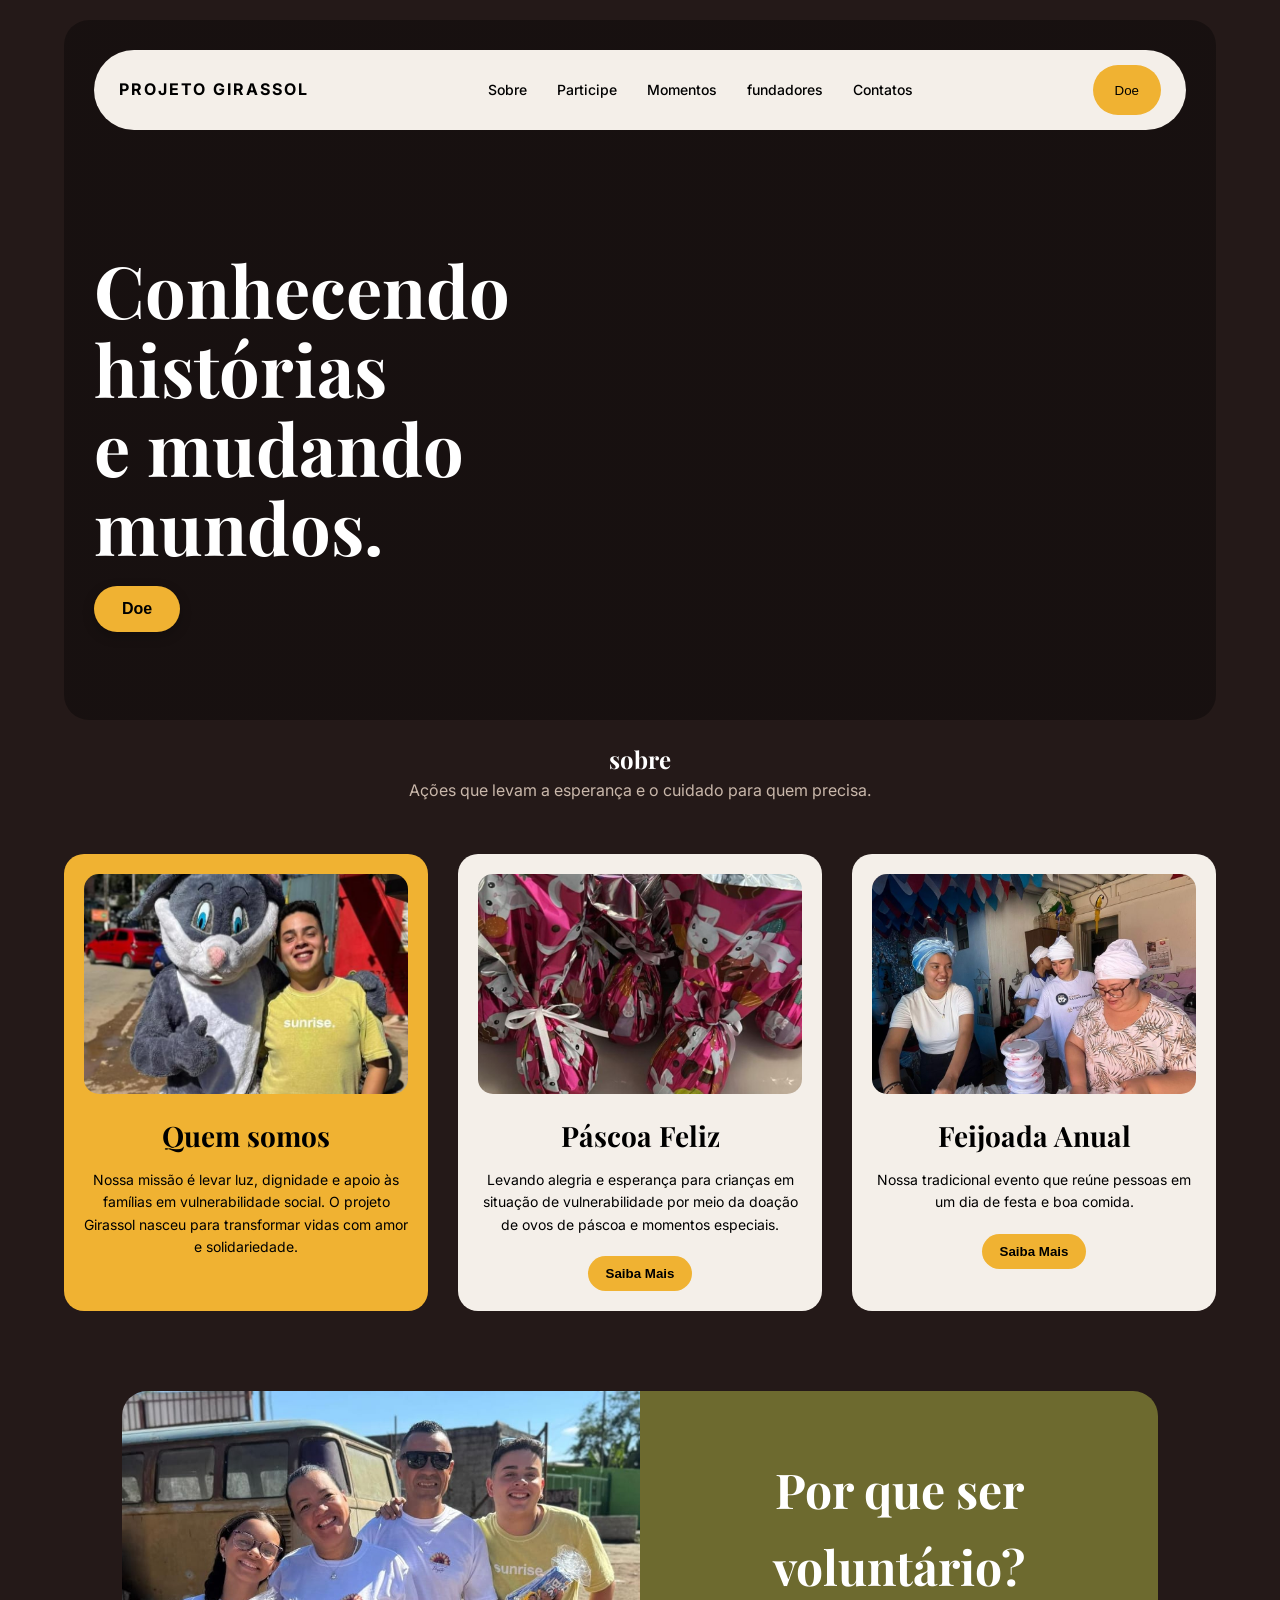
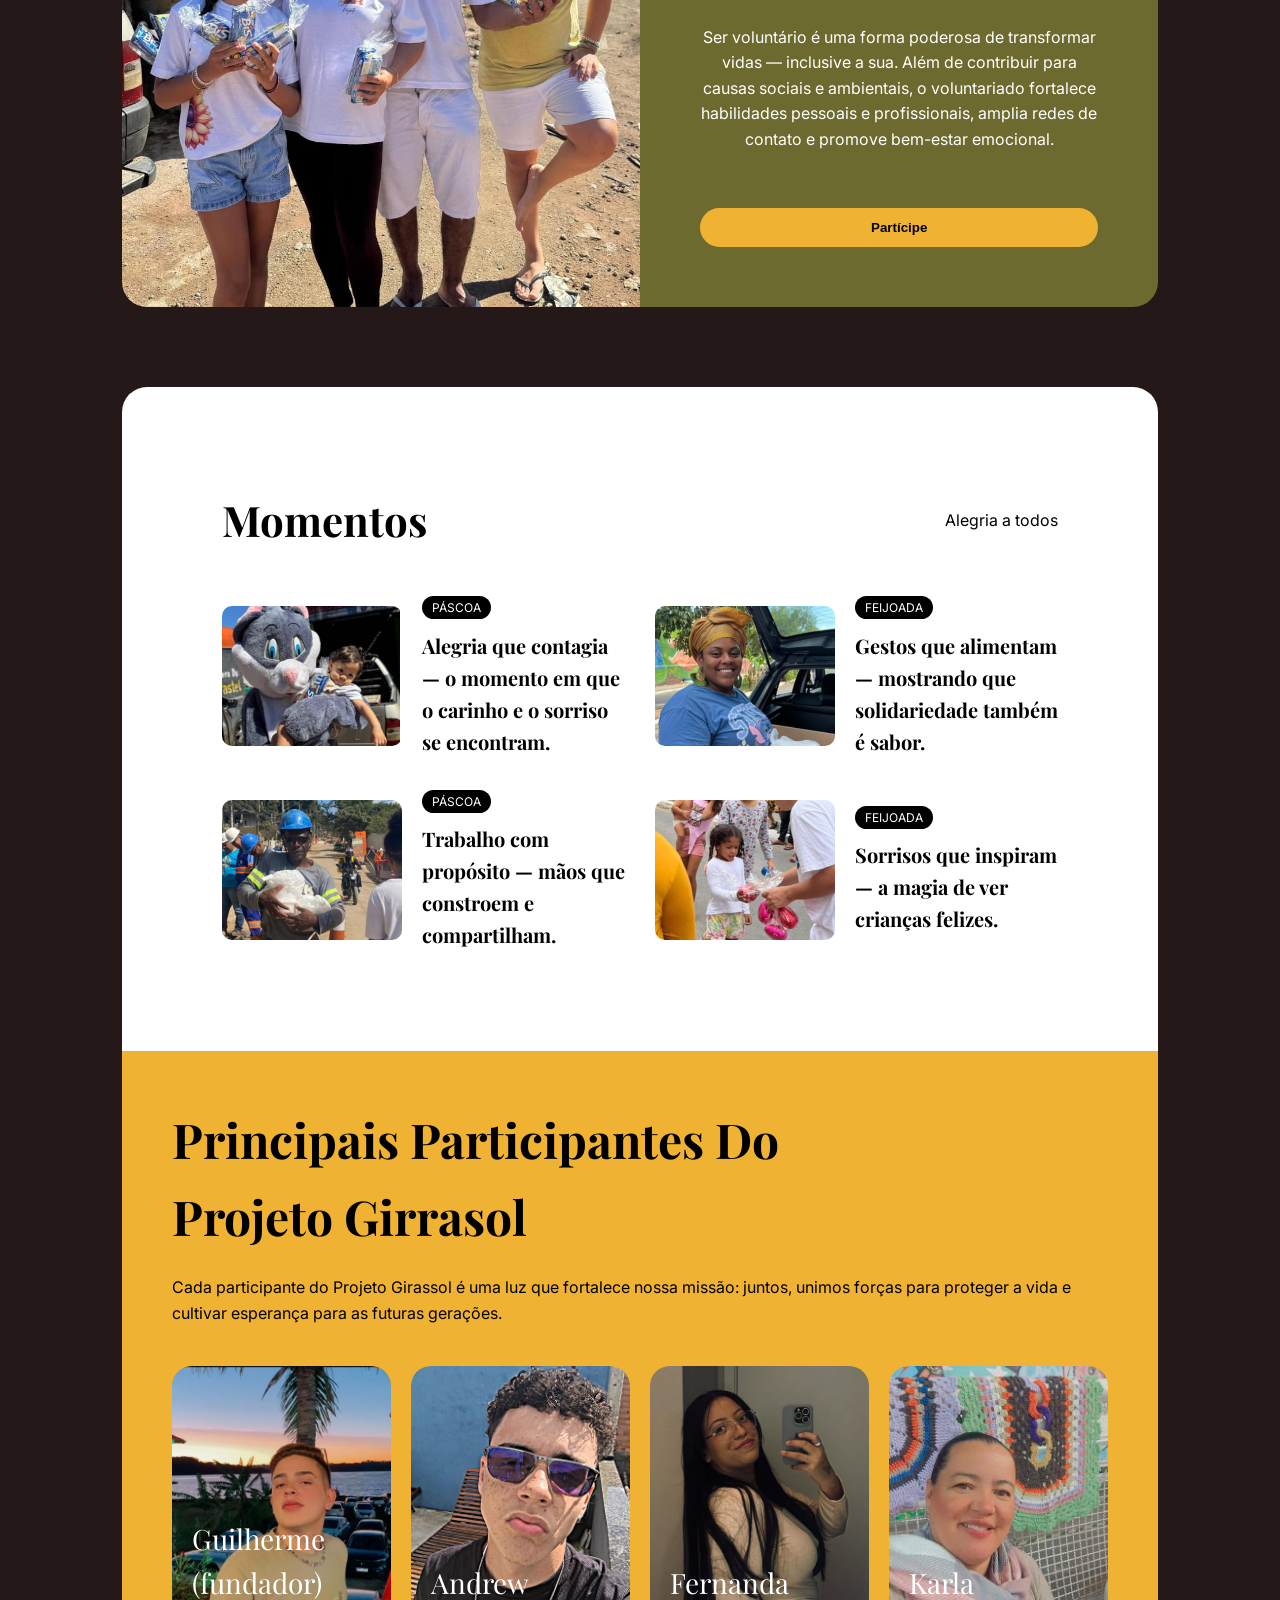
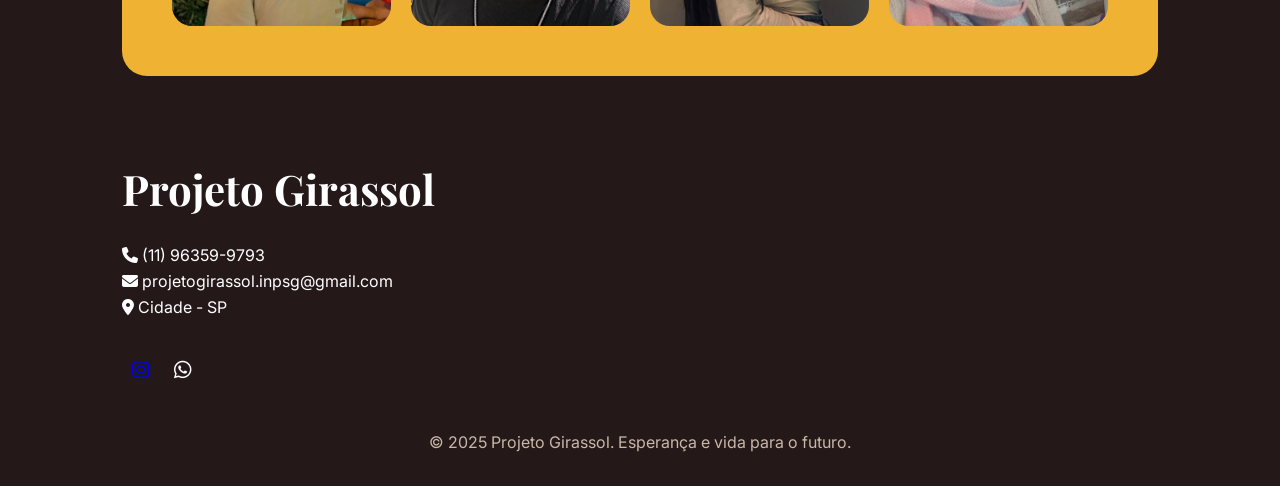
==== commit 7b3ad28a: "Modify index.html with new contact details and QR code Updated contact information and QR code image" ====
--- a/index.html
+++ b/index.html
@@ -4,9 +4,8 @@
   <meta charset="UTF-8" />
   <meta name="viewport" content="width=device-width, initial-scale=1.0"/>
   <title>ONG girassol</title>
-  
+  <link rel="icon" type="image/png" href="./img/logo sb.png">
   <link rel="stylesheet" href="https://cdnjs.cloudflare.com/ajax/libs/font-awesome/6.5.0/css/all.min.css">
-
   <link rel="stylesheet" href="style.css">
 </head>
 <body>
@@ -41,9 +40,10 @@
   <div id="loginDiv">
 
     <h2>DOAÇÃO COM PIX</h2>
-    <img src="https://images.unsplash.com/photo-1517849845537-4d257902454a?q=80&w=1200&auto=format&fit=crop"><br><br>
-    <p>Aponte para sua câmera para o QR CODE<br>ou use nossa chave pix</p><br><br>
-    
+    <img src="./img/qrcode.jpeg"><br><br>
+    <p>Aponte para sua câmera para o QR CODE<br>ou use nossa chave pix</p>
+    <p><strong>44.484.709/0001-85</strong></p>
+    <br><br>
     <div class="btn">
       <button onclick="fecharLogin()">Fechar</button>
     </div>
@@ -227,14 +227,14 @@
       
               <!-- CONTATO -->
         <div class="footer-center">
-            <p><i class="fa-solid fa-phone"></i> (00) 00000-0000</p>
-            <p><i class="fa-solid fa-envelope"></i> contato@projetogirassol.org</p>
+            <p><i class="fa-solid fa-phone"></i> (11) 96359-9793</p>
+            <p><i class="fa-solid fa-envelope"></i> projetogirassol.inpsg@gmail.com</p>
             <p><i class="fa-solid fa-location-dot"></i> Cidade - SP</p>
         </div>
 
         <!-- REDES -->
         <div class="footerl">
-            <i class="fa-brands fa-instagram"></i>
+            <a href="https://www.instagram.com/projetogirassol.inpsg/" target="img"><i class="fa-brands fa-instagram"></i></a>
             <i class="fa-brands fa-whatsapp"></i>
         </div>
 
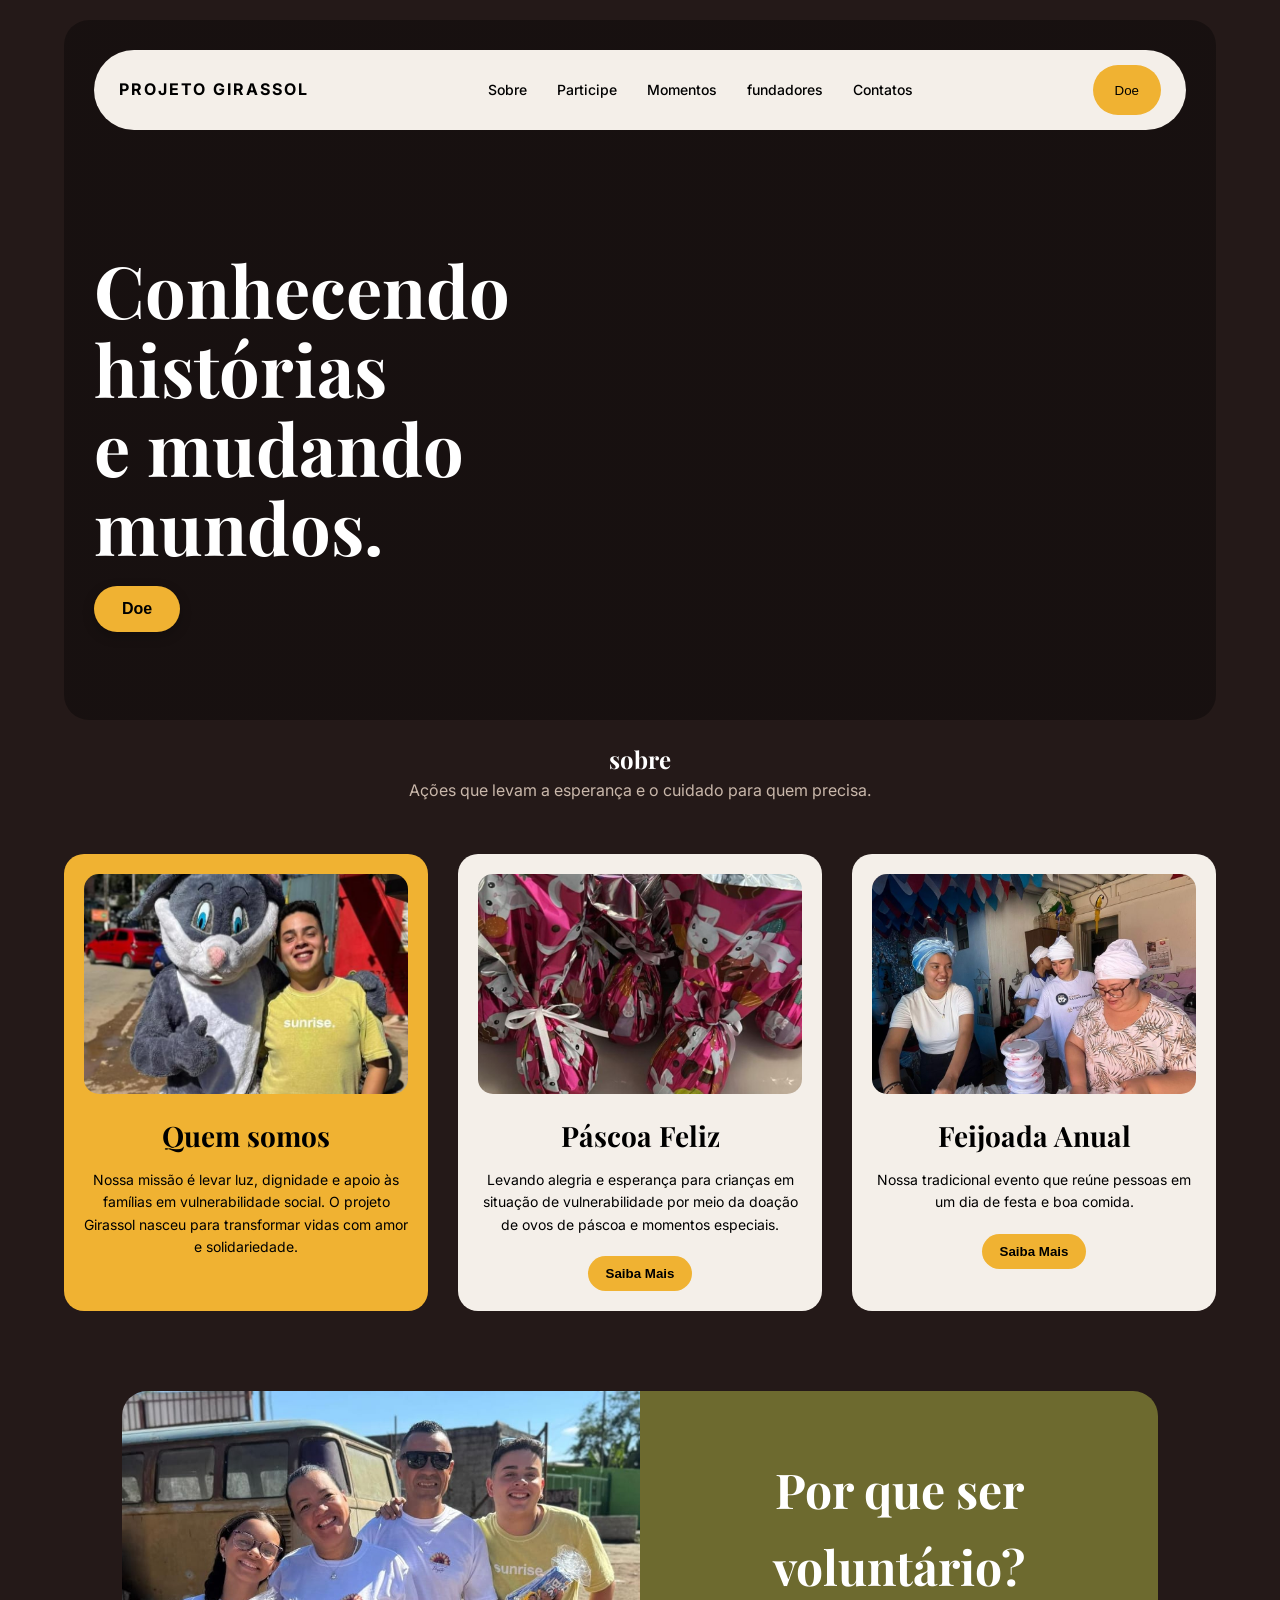
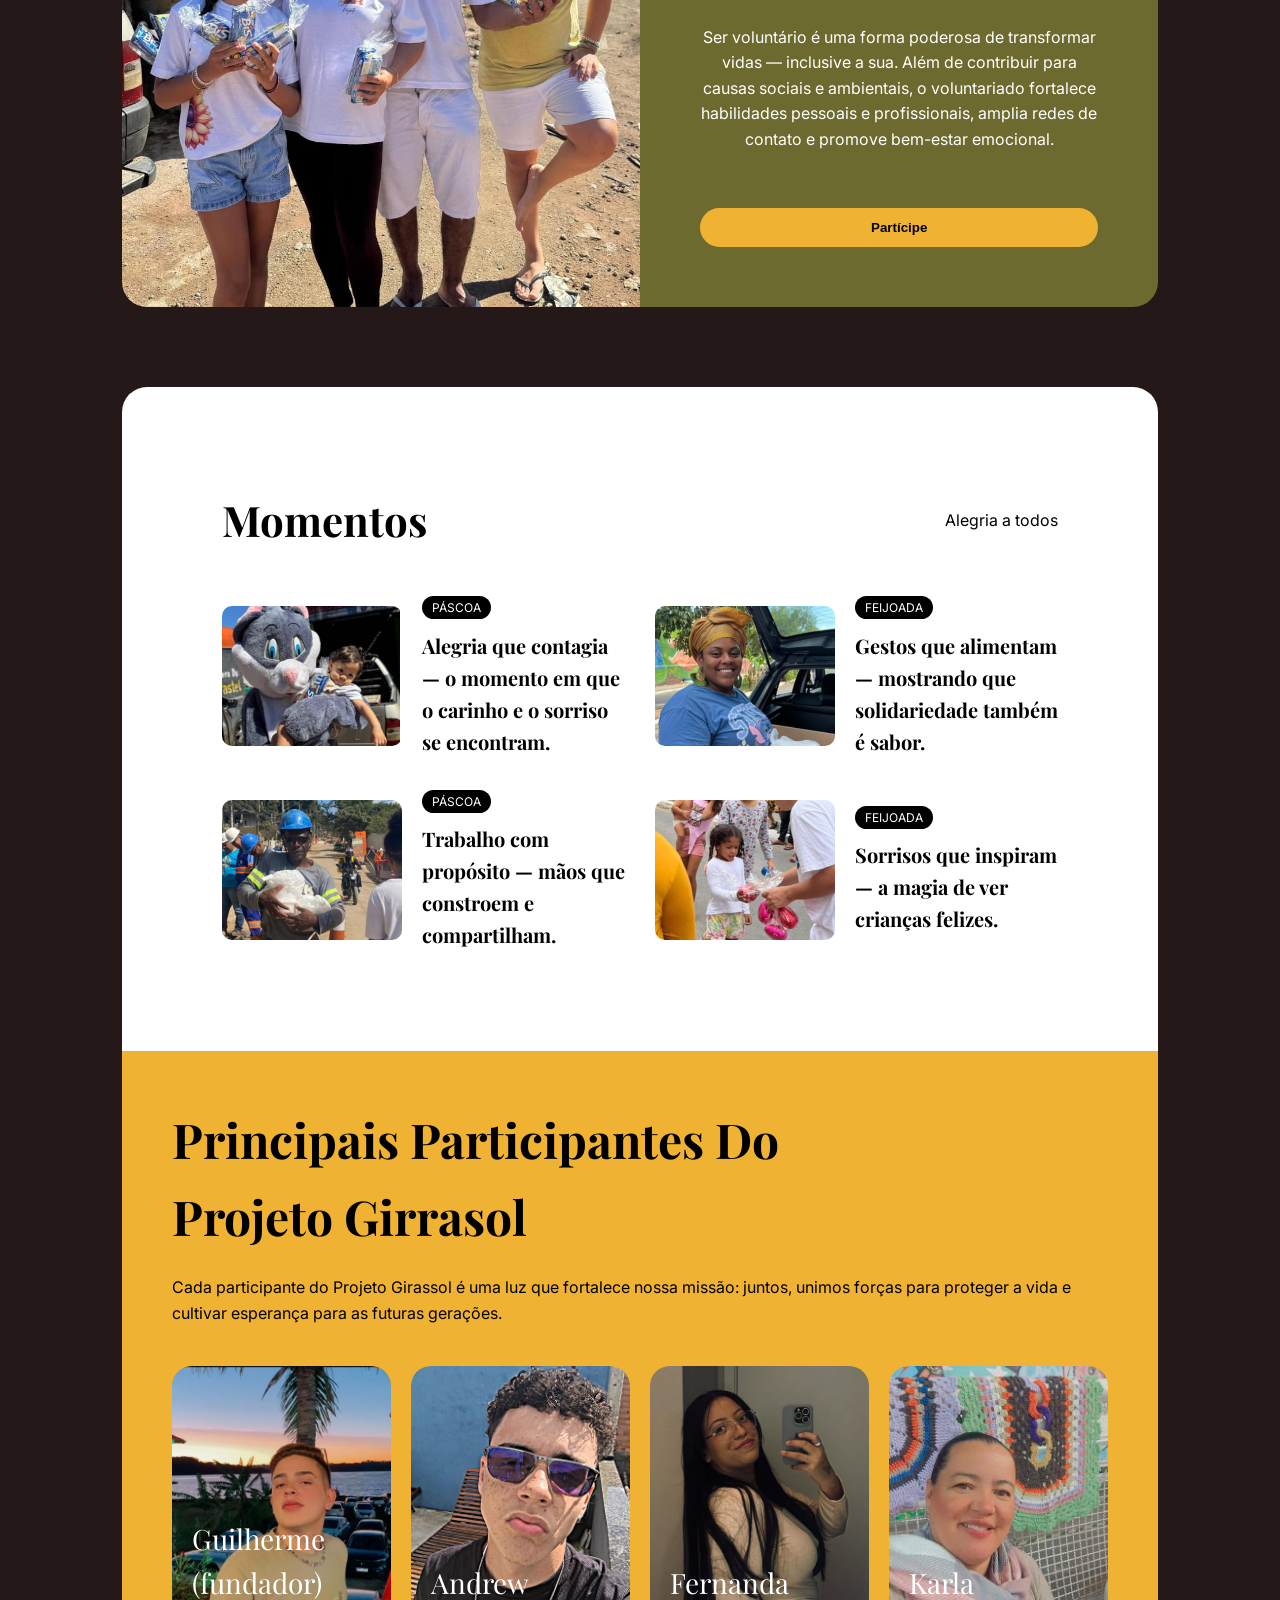
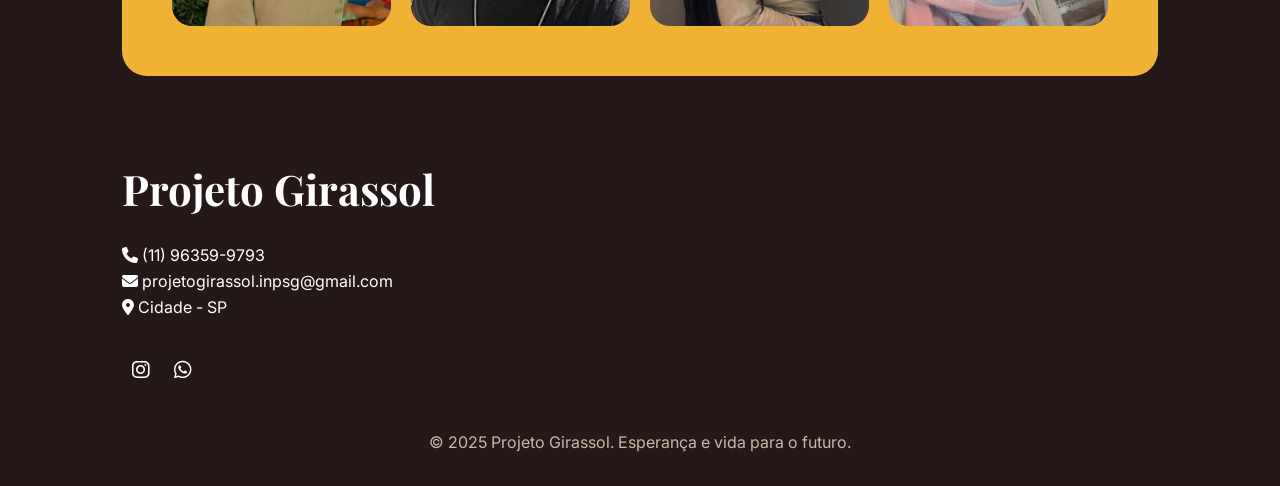
==== commit 47817071: "Add WhatsApp link to footer" ====
--- a/index.html
+++ b/index.html
@@ -235,7 +235,7 @@
         <!-- REDES -->
         <div class="footerl">
             <a href="https://www.instagram.com/projetogirassol.inpsg/" target="img"><i class="fa-brands fa-instagram"></i></a>
-            <i class="fa-brands fa-whatsapp"></i>
+            <a href="https://wa.me/5511963599793" target="img"><i class="fa-brands fa-whatsapp"></i></a>
         </div>
 
 
--- a/style.css
+++ b/style.css
@@ -4,6 +4,11 @@
   margin:0;
   padding:0;
   box-sizing:border-box;
+}
+
+a {
+    color: inherit;       
+    text-decoration: none;
 }
 
 body{
